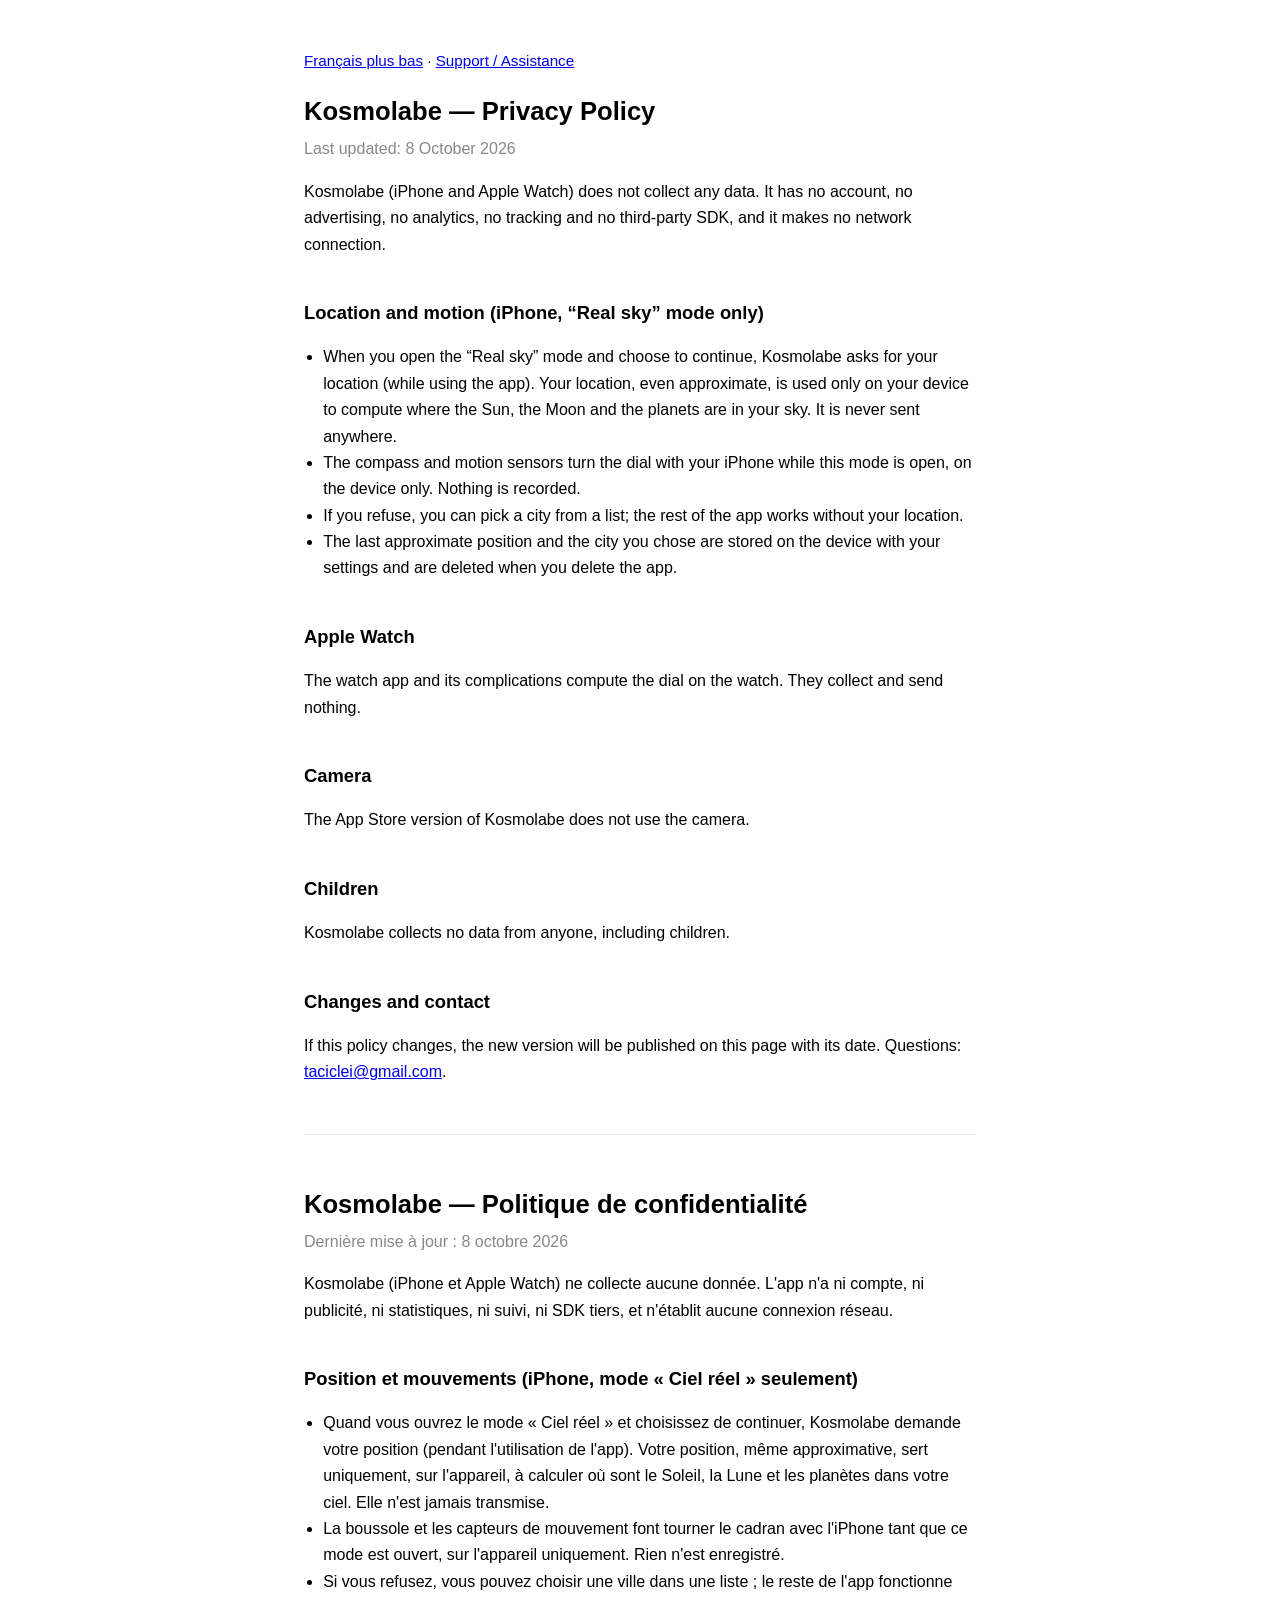
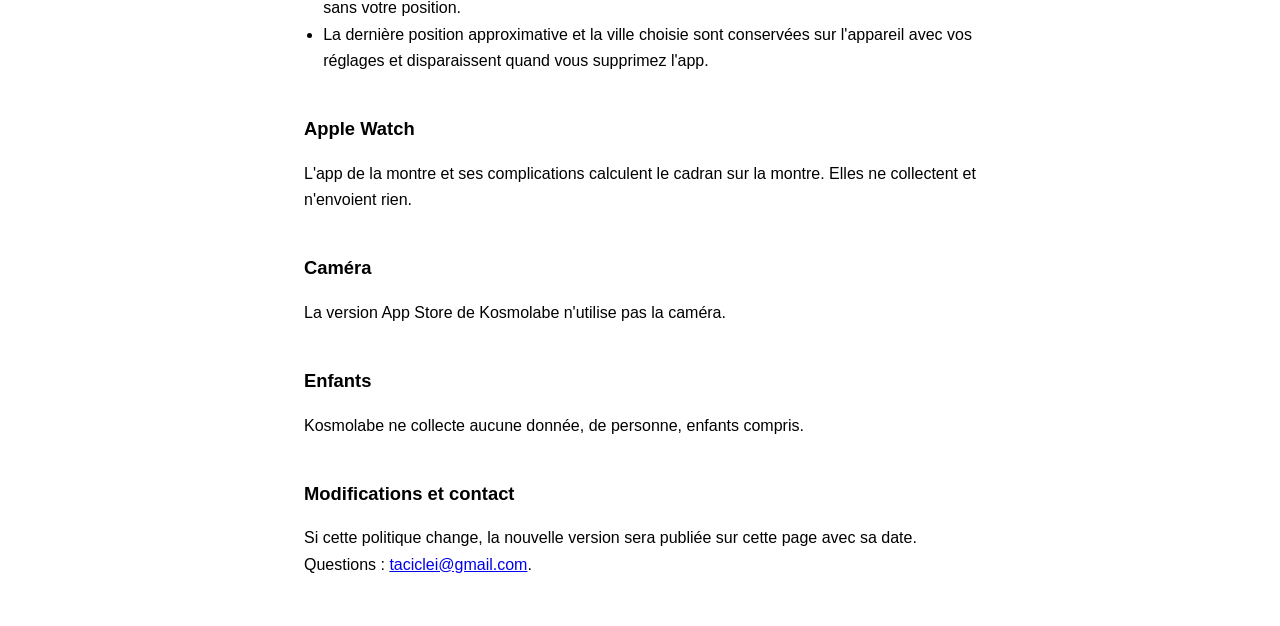
==== index.html @ 3c382147 "Kosmolabe privacy policy and support pages" ====
<!doctype html>
<html lang="en">
<head>
<meta charset="utf-8">
<meta name="viewport" content="width=device-width, initial-scale=1">
<title>Kosmolabe — Privacy Policy / Confidentialité</title>
<style>
  :root { color-scheme: light dark; }
  body { max-width: 42rem; margin: 3rem auto; padding: 0 1.25rem;
         font: 16px/1.65 -apple-system, BlinkMacSystemFont, "Segoe UI", sans-serif; }
  h1 { font-size: 1.6rem; margin-bottom: .25rem; }
  h2 { font-size: 1.15rem; margin-top: 2.5rem; }
  .date { color: #888; margin-top: 0; }
  ul { padding-left: 1.2rem; }
  hr { border: none; border-top: 1px solid #8883; margin: 3rem 0; }
  nav { font-size: .95rem; }
</style>
</head>
<body>
<nav><a href="#fr">Français plus bas</a> · <a href="support.html">Support / Assistance</a></nav>

<h1>Kosmolabe — Privacy Policy</h1>
<p class="date">Last updated: 8 October 2026</p>

<p>Kosmolabe (iPhone and Apple Watch) does not collect any data. It has no account, no advertising,
no analytics, no tracking and no third-party SDK, and it makes no network connection.</p>

<h2>Location and motion (iPhone, “Real sky” mode only)</h2>
<ul>
  <li>When you open the “Real sky” mode and choose to continue, Kosmolabe asks for your location
      (while using the app). Your location, even approximate, is used only on your device to compute
      where the Sun, the Moon and the planets are in your sky. It is never sent anywhere.</li>
  <li>The compass and motion sensors turn the dial with your iPhone while this mode is open, on the
      device only. Nothing is recorded.</li>
  <li>If you refuse, you can pick a city from a list; the rest of the app works without your location.</li>
  <li>The last approximate position and the city you chose are stored on the device with your settings
      and are deleted when you delete the app.</li>
</ul>

<h2>Apple Watch</h2>
<p>The watch app and its complications compute the dial on the watch. They collect and send nothing.</p>

<h2>Camera</h2>
<p>The App Store version of Kosmolabe does not use the camera.</p>

<h2>Children</h2>
<p>Kosmolabe collects no data from anyone, including children.</p>

<h2>Changes and contact</h2>
<p>If this policy changes, the new version will be published on this page with its date.
Questions: <a href="mailto:taciclei@gmail.com">taciclei@gmail.com</a>.</p>

<hr>

<h1 id="fr" lang="fr">Kosmolabe — Politique de confidentialité</h1>
<div lang="fr">
<p class="date">Dernière mise à jour : 8 octobre 2026</p>

<p>Kosmolabe (iPhone et Apple Watch) ne collecte aucune donnée. L'app n'a ni compte, ni publicité,
ni statistiques, ni suivi, ni SDK tiers, et n'établit aucune connexion réseau.</p>

<h2>Position et mouvements (iPhone, mode « Ciel réel » seulement)</h2>
<ul>
  <li>Quand vous ouvrez le mode « Ciel réel » et choisissez de continuer, Kosmolabe demande votre position
      (pendant l'utilisation de l'app). Votre position, même approximative, sert uniquement, sur l'appareil,
      à calculer où sont le Soleil, la Lune et les planètes dans votre ciel. Elle n'est jamais transmise.</li>
  <li>La boussole et les capteurs de mouvement font tourner le cadran avec l'iPhone tant que ce mode est
      ouvert, sur l'appareil uniquement. Rien n'est enregistré.</li>
  <li>Si vous refusez, vous pouvez choisir une ville dans une liste ; le reste de l'app fonctionne sans votre
      position.</li>
  <li>La dernière position approximative et la ville choisie sont conservées sur l'appareil avec vos réglages
      et disparaissent quand vous supprimez l'app.</li>
</ul>

<h2>Apple Watch</h2>
<p>L'app de la montre et ses complications calculent le cadran sur la montre. Elles ne collectent et
n'envoient rien.</p>

<h2>Caméra</h2>
<p>La version App Store de Kosmolabe n'utilise pas la caméra.</p>

<h2>Enfants</h2>
<p>Kosmolabe ne collecte aucune donnée, de personne, enfants compris.</p>

<h2>Modifications et contact</h2>
<p>Si cette politique change, la nouvelle version sera publiée sur cette page avec sa date.
Questions : <a href="mailto:taciclei@gmail.com">taciclei@gmail.com</a>.</p>
</div>
</body>
</html>
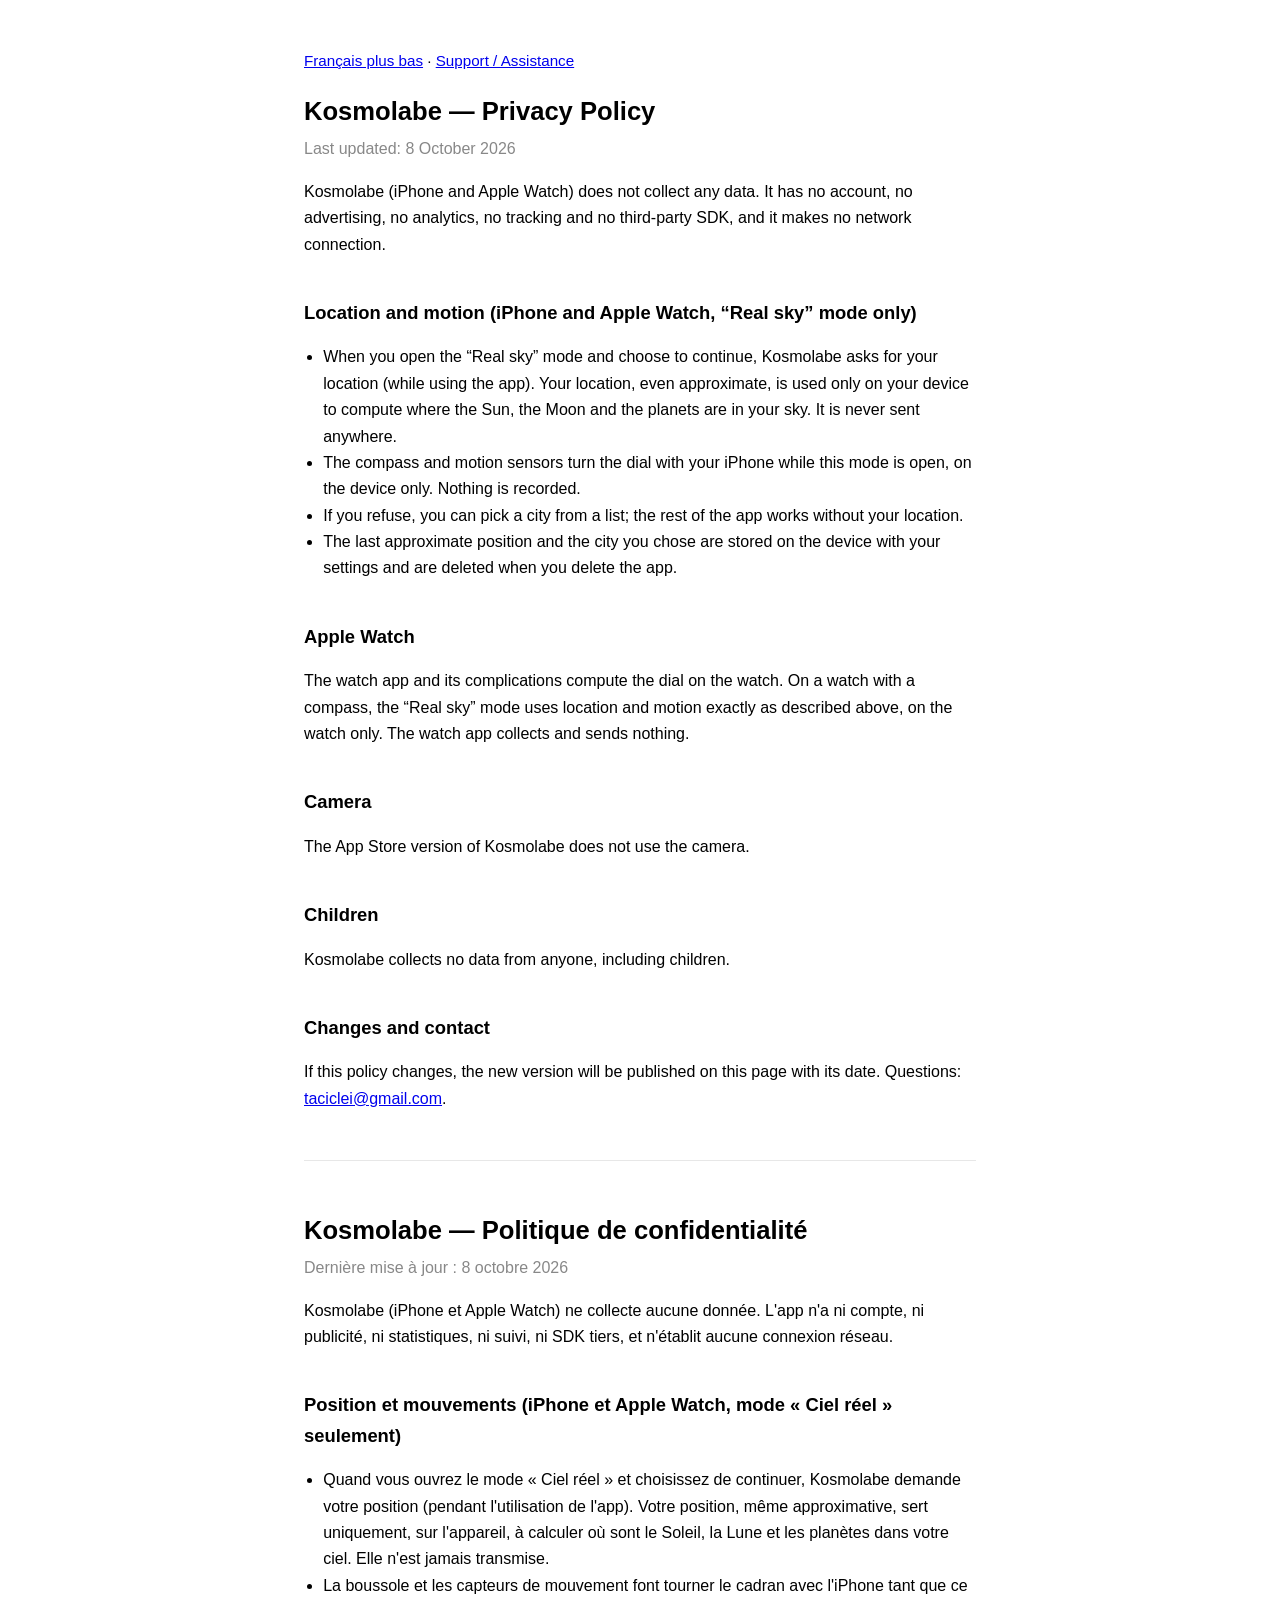
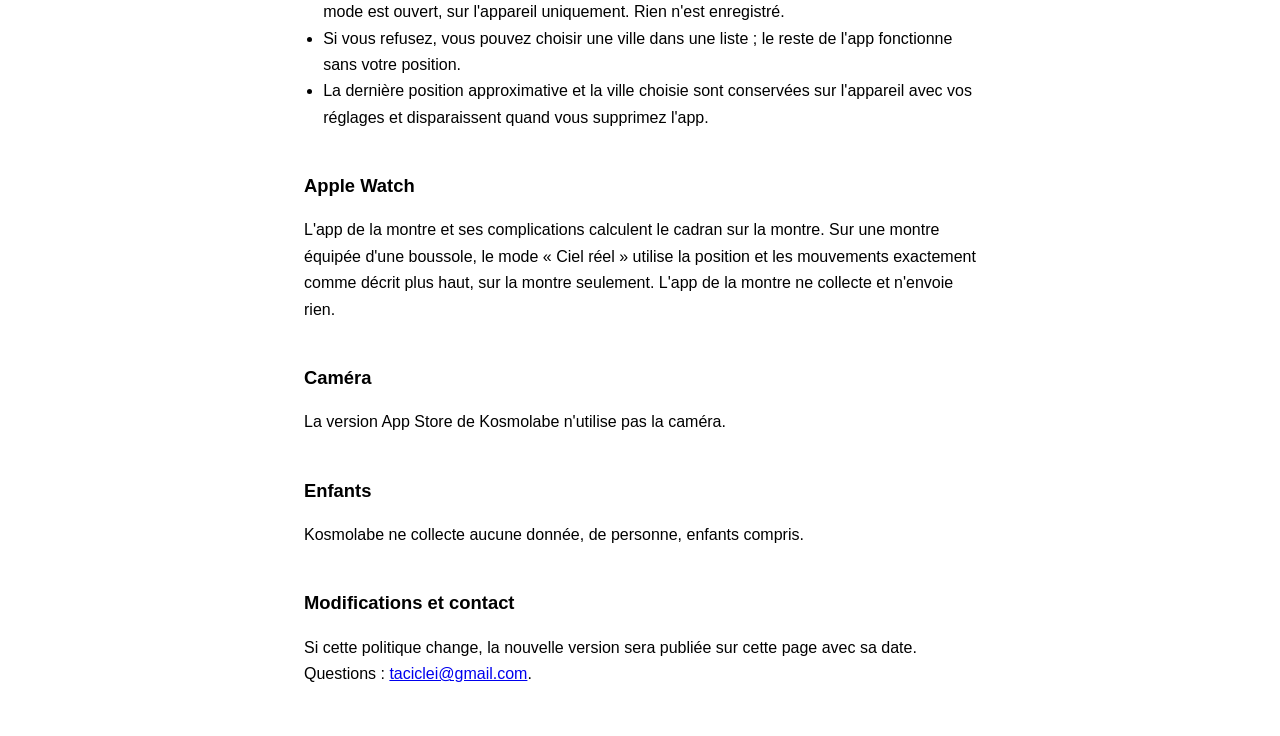
==== commit 5b768163: "Privacy policy: the watch's Real sky mode also uses location on the watch" ====
--- a/index.html
+++ b/index.html
@@ -25,7 +25,7 @@
 <p>Kosmolabe (iPhone and Apple Watch) does not collect any data. It has no account, no advertising,
 no analytics, no tracking and no third-party SDK, and it makes no network connection.</p>
 
-<h2>Location and motion (iPhone, “Real sky” mode only)</h2>
+<h2>Location and motion (iPhone and Apple Watch, “Real sky” mode only)</h2>
 <ul>
   <li>When you open the “Real sky” mode and choose to continue, Kosmolabe asks for your location
       (while using the app). Your location, even approximate, is used only on your device to compute
@@ -38,7 +38,7 @@
 </ul>
 
 <h2>Apple Watch</h2>
-<p>The watch app and its complications compute the dial on the watch. They collect and send nothing.</p>
+<p>The watch app and its complications compute the dial on the watch. On a watch with a compass, the “Real sky” mode uses location and motion exactly as described above, on the watch only. The watch app collects and sends nothing.</p>
 
 <h2>Camera</h2>
 <p>The App Store version of Kosmolabe does not use the camera.</p>
@@ -59,7 +59,7 @@
 <p>Kosmolabe (iPhone et Apple Watch) ne collecte aucune donnée. L'app n'a ni compte, ni publicité,
 ni statistiques, ni suivi, ni SDK tiers, et n'établit aucune connexion réseau.</p>
 
-<h2>Position et mouvements (iPhone, mode « Ciel réel » seulement)</h2>
+<h2>Position et mouvements (iPhone et Apple Watch, mode « Ciel réel » seulement)</h2>
 <ul>
   <li>Quand vous ouvrez le mode « Ciel réel » et choisissez de continuer, Kosmolabe demande votre position
       (pendant l'utilisation de l'app). Votre position, même approximative, sert uniquement, sur l'appareil,
@@ -73,8 +73,9 @@
 </ul>
 
 <h2>Apple Watch</h2>
-<p>L'app de la montre et ses complications calculent le cadran sur la montre. Elles ne collectent et
-n'envoient rien.</p>
+<p>L'app de la montre et ses complications calculent le cadran sur la montre. Sur une montre équipée d'une boussole,
+le mode « Ciel réel » utilise la position et les mouvements exactement comme décrit plus haut, sur la montre seulement.
+L'app de la montre ne collecte et n'envoie rien.</p>
 
 <h2>Caméra</h2>
 <p>La version App Store de Kosmolabe n'utilise pas la caméra.</p>
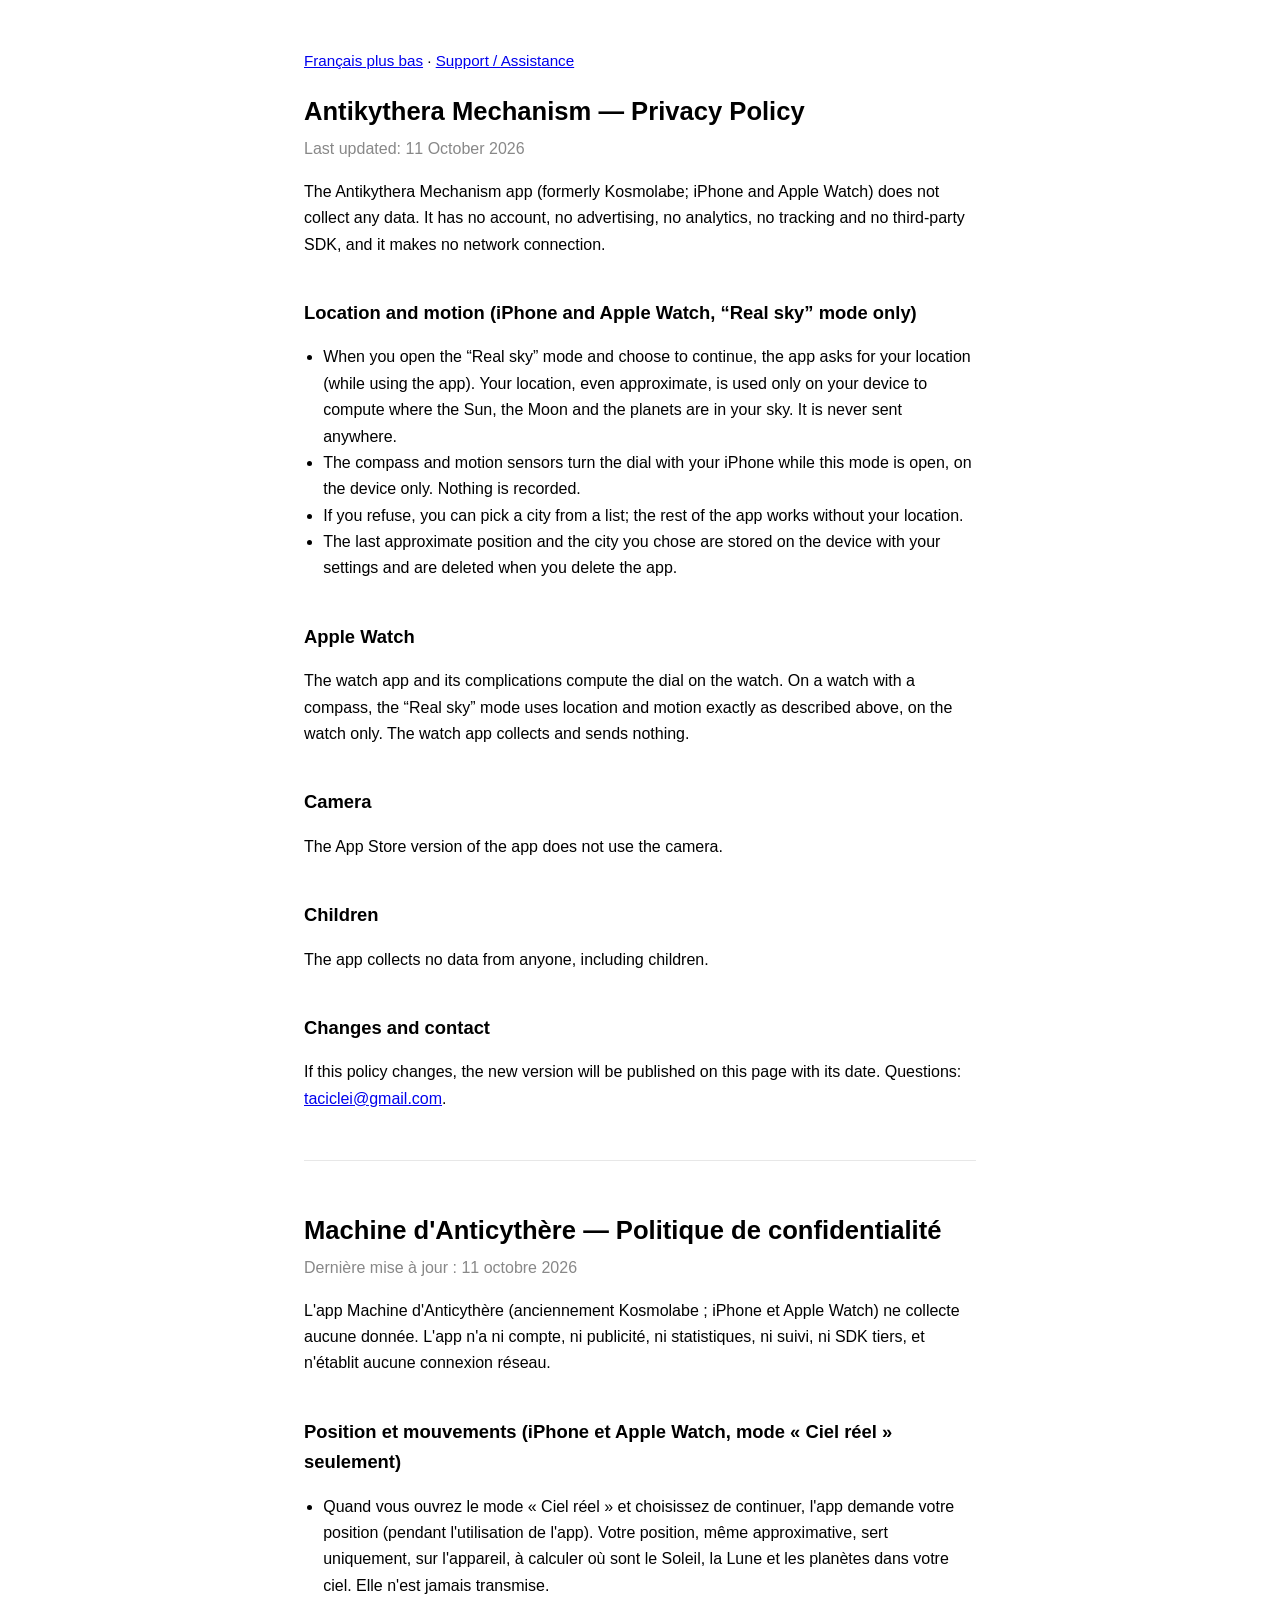
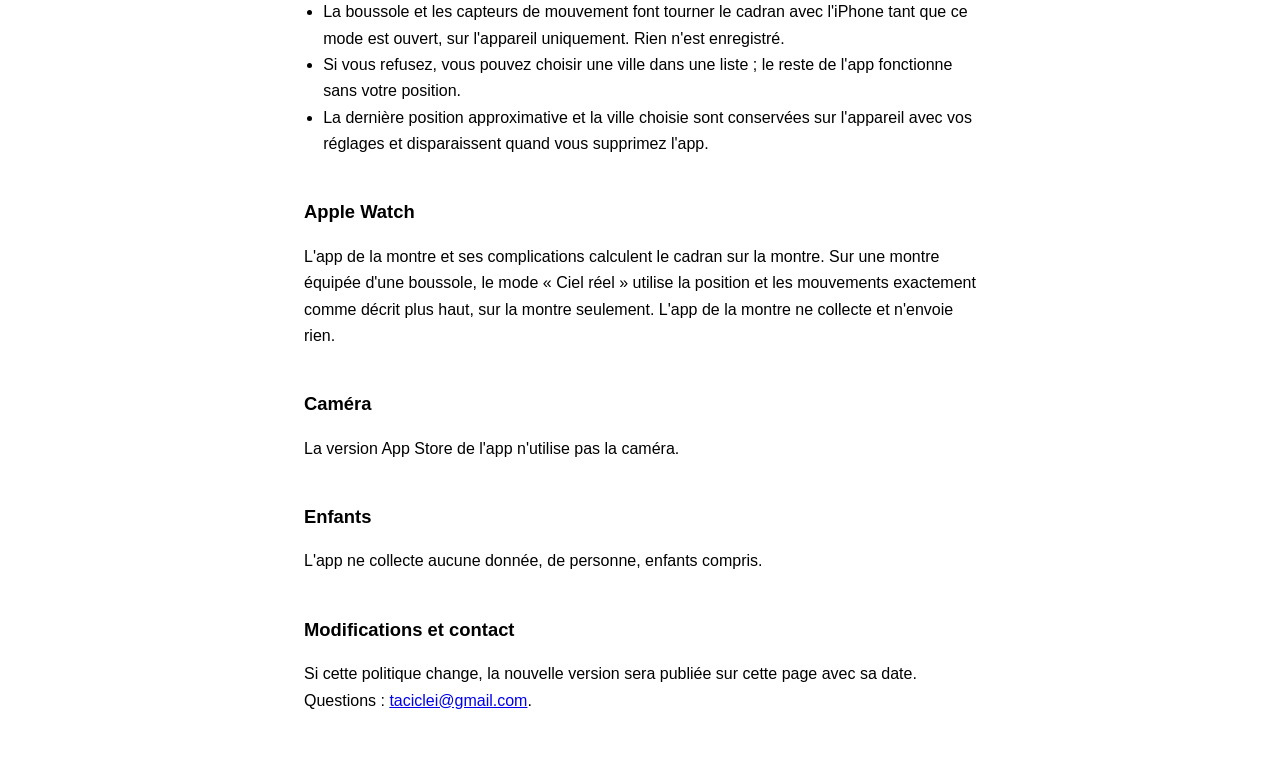
==== commit bdd5e22a: "Support and privacy pages: the app's new name, Machine d'Anticythère Co-Authored-By: Claude Opus 5.5" ====
--- a/index.html
+++ b/index.html
@@ -3,7 +3,7 @@
 <head>
 <meta charset="utf-8">
 <meta name="viewport" content="width=device-width, initial-scale=1">
-<title>Kosmolabe — Privacy Policy / Confidentialité</title>
+<title>Antikythera Mechanism (Machine d'Anticythère) — Privacy Policy / Confidentialité</title>
 <style>
   :root { color-scheme: light dark; }
   body { max-width: 42rem; margin: 3rem auto; padding: 0 1.25rem;
@@ -19,15 +19,15 @@
 <body>
 <nav><a href="#fr">Français plus bas</a> · <a href="support.html">Support / Assistance</a></nav>
 
-<h1>Kosmolabe — Privacy Policy</h1>
-<p class="date">Last updated: 8 October 2026</p>
+<h1>Antikythera Mechanism — Privacy Policy</h1>
+<p class="date">Last updated: 11 October 2026</p>
 
-<p>Kosmolabe (iPhone and Apple Watch) does not collect any data. It has no account, no advertising,
+<p>The Antikythera Mechanism app (formerly Kosmolabe; iPhone and Apple Watch) does not collect any data. It has no account, no advertising,
 no analytics, no tracking and no third-party SDK, and it makes no network connection.</p>
 
 <h2>Location and motion (iPhone and Apple Watch, “Real sky” mode only)</h2>
 <ul>
-  <li>When you open the “Real sky” mode and choose to continue, Kosmolabe asks for your location
+  <li>When you open the “Real sky” mode and choose to continue, the app asks for your location
       (while using the app). Your location, even approximate, is used only on your device to compute
       where the Sun, the Moon and the planets are in your sky. It is never sent anywhere.</li>
   <li>The compass and motion sensors turn the dial with your iPhone while this mode is open, on the
@@ -41,10 +41,10 @@
 <p>The watch app and its complications compute the dial on the watch. On a watch with a compass, the “Real sky” mode uses location and motion exactly as described above, on the watch only. The watch app collects and sends nothing.</p>
 
 <h2>Camera</h2>
-<p>The App Store version of Kosmolabe does not use the camera.</p>
+<p>The App Store version of the app does not use the camera.</p>
 
 <h2>Children</h2>
-<p>Kosmolabe collects no data from anyone, including children.</p>
+<p>The app collects no data from anyone, including children.</p>
 
 <h2>Changes and contact</h2>
 <p>If this policy changes, the new version will be published on this page with its date.
@@ -52,16 +52,16 @@
 
 <hr>
 
-<h1 id="fr" lang="fr">Kosmolabe — Politique de confidentialité</h1>
+<h1 id="fr" lang="fr">Machine d'Anticythère — Politique de confidentialité</h1>
 <div lang="fr">
-<p class="date">Dernière mise à jour : 8 octobre 2026</p>
+<p class="date">Dernière mise à jour : 11 octobre 2026</p>
 
-<p>Kosmolabe (iPhone et Apple Watch) ne collecte aucune donnée. L'app n'a ni compte, ni publicité,
+<p>L'app Machine d'Anticythère (anciennement Kosmolabe ; iPhone et Apple Watch) ne collecte aucune donnée. L'app n'a ni compte, ni publicité,
 ni statistiques, ni suivi, ni SDK tiers, et n'établit aucune connexion réseau.</p>
 
 <h2>Position et mouvements (iPhone et Apple Watch, mode « Ciel réel » seulement)</h2>
 <ul>
-  <li>Quand vous ouvrez le mode « Ciel réel » et choisissez de continuer, Kosmolabe demande votre position
+  <li>Quand vous ouvrez le mode « Ciel réel » et choisissez de continuer, l'app demande votre position
       (pendant l'utilisation de l'app). Votre position, même approximative, sert uniquement, sur l'appareil,
       à calculer où sont le Soleil, la Lune et les planètes dans votre ciel. Elle n'est jamais transmise.</li>
   <li>La boussole et les capteurs de mouvement font tourner le cadran avec l'iPhone tant que ce mode est
@@ -78,10 +78,10 @@
 L'app de la montre ne collecte et n'envoie rien.</p>
 
 <h2>Caméra</h2>
-<p>La version App Store de Kosmolabe n'utilise pas la caméra.</p>
+<p>La version App Store de l'app n'utilise pas la caméra.</p>
 
 <h2>Enfants</h2>
-<p>Kosmolabe ne collecte aucune donnée, de personne, enfants compris.</p>
+<p>L'app ne collecte aucune donnée, de personne, enfants compris.</p>
 
 <h2>Modifications et contact</h2>
 <p>Si cette politique change, la nouvelle version sera publiée sur cette page avec sa date.
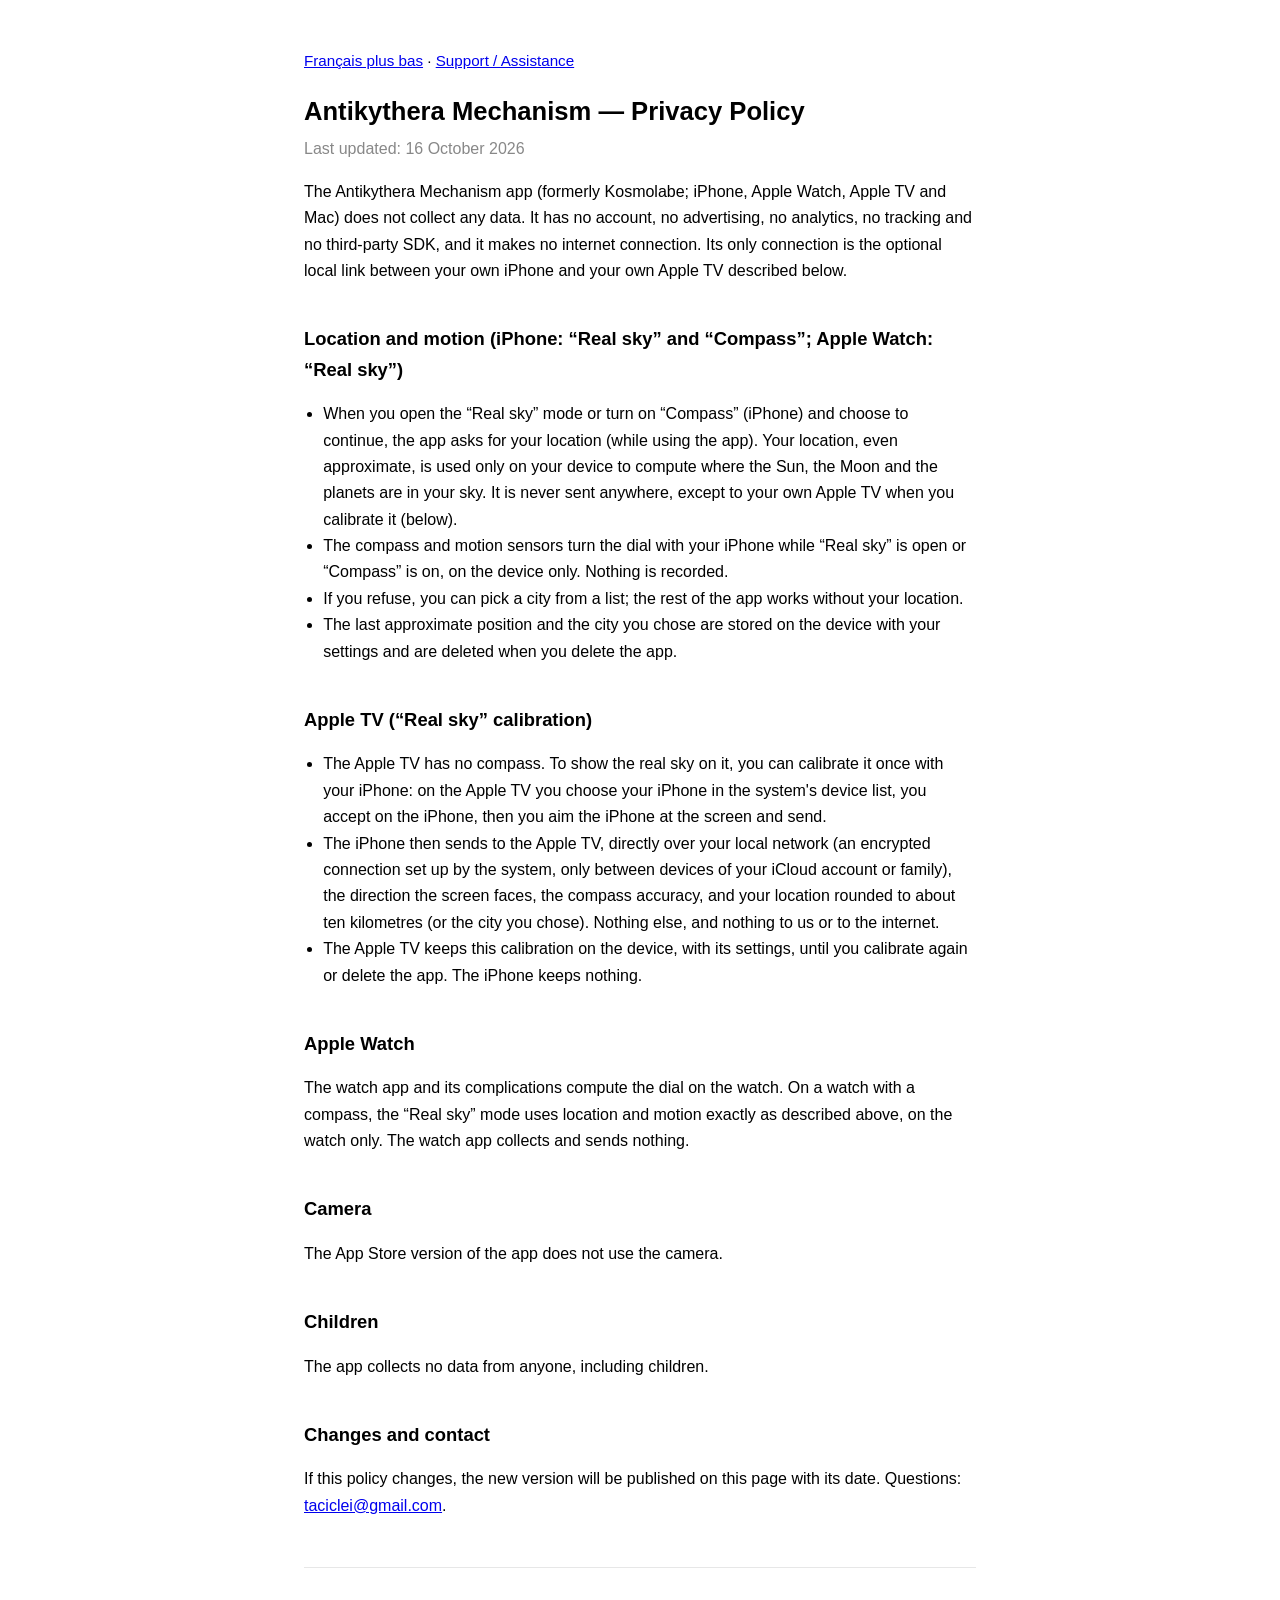
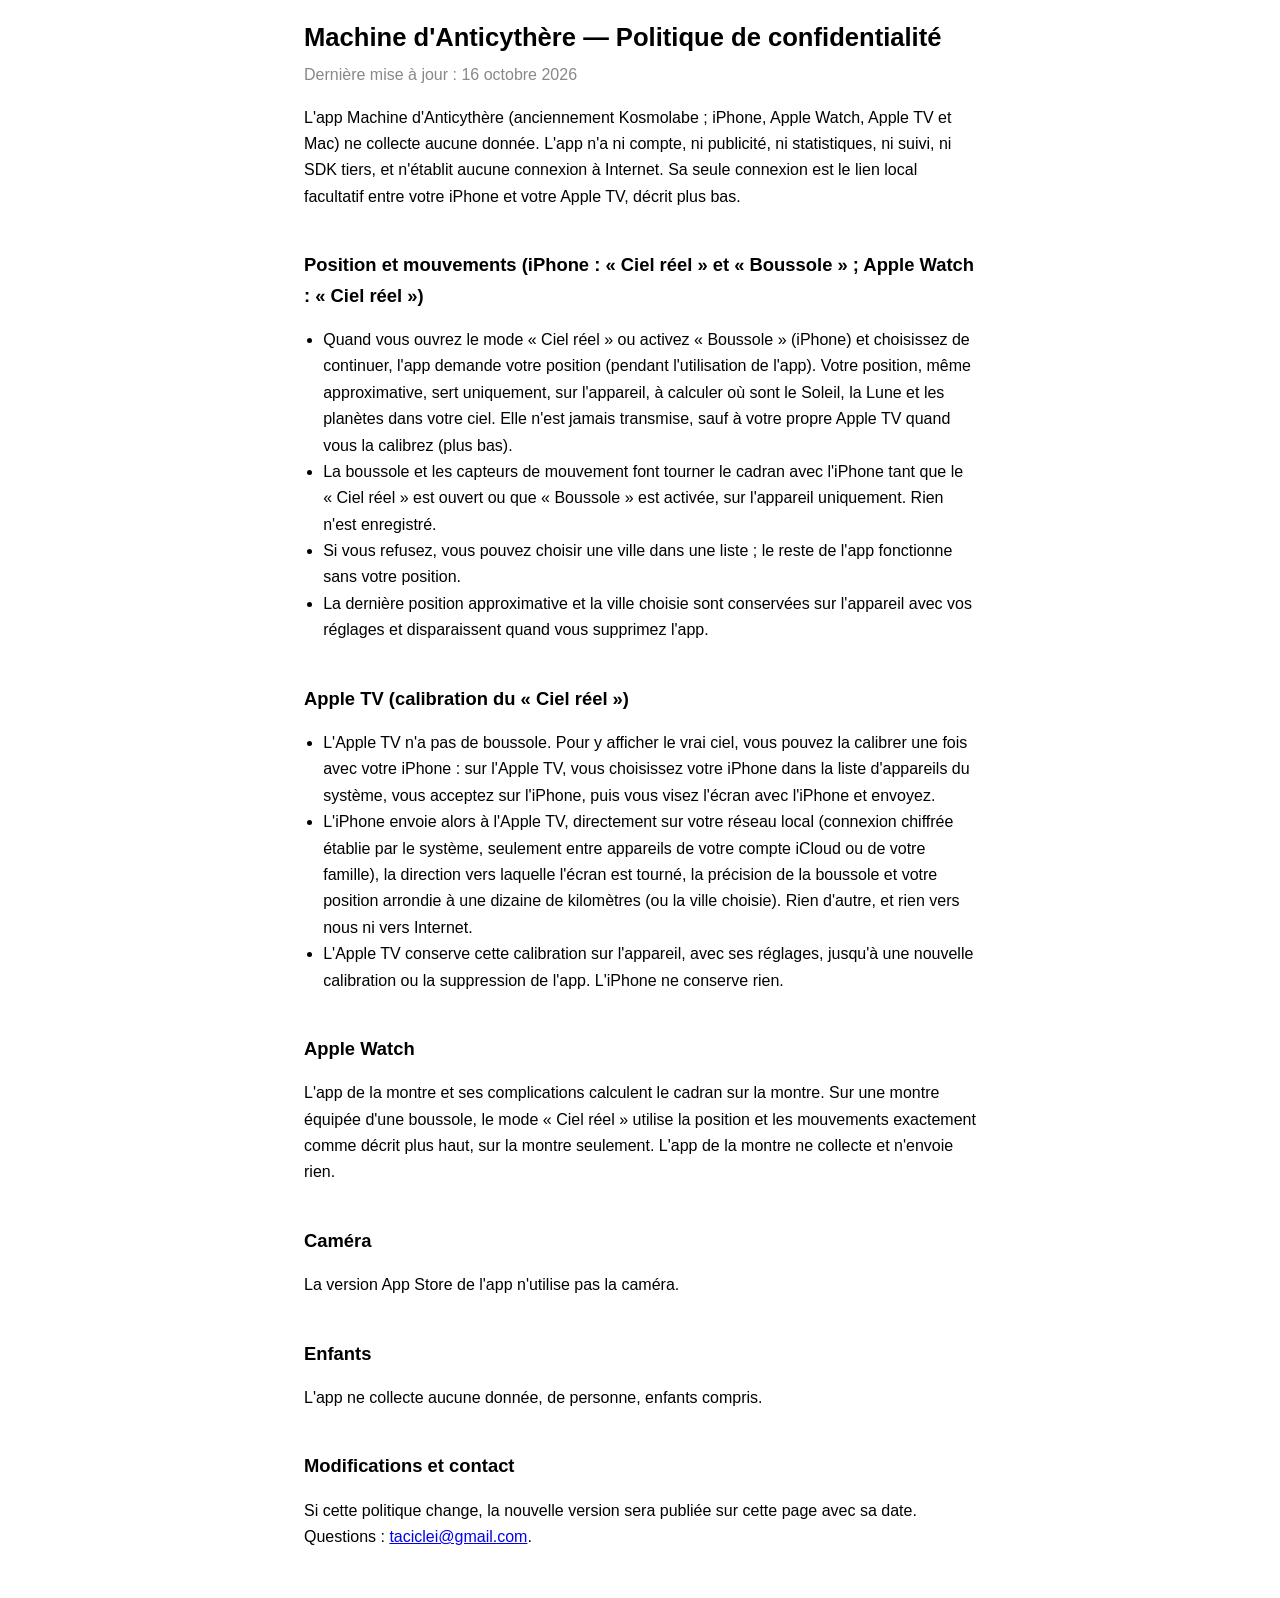
==== commit 5f2c4a89: "Privacy and support: Apple TV, Mac, Compass, local iPhone-Apple TV link" ====
--- a/index.html
+++ b/index.html
@@ -20,21 +20,36 @@
 <nav><a href="#fr">Français plus bas</a> · <a href="support.html">Support / Assistance</a></nav>
 
 <h1>Antikythera Mechanism — Privacy Policy</h1>
-<p class="date">Last updated: 11 October 2026</p>
+<p class="date">Last updated: 16 October 2026</p>
 
-<p>The Antikythera Mechanism app (formerly Kosmolabe; iPhone and Apple Watch) does not collect any data. It has no account, no advertising,
-no analytics, no tracking and no third-party SDK, and it makes no network connection.</p>
+<p>The Antikythera Mechanism app (formerly Kosmolabe; iPhone, Apple Watch, Apple TV and Mac) does not collect any data. It has no account, no advertising,
+no analytics, no tracking and no third-party SDK, and it makes no internet connection. Its only connection is
+the optional local link between your own iPhone and your own Apple TV described below.</p>
 
-<h2>Location and motion (iPhone and Apple Watch, “Real sky” mode only)</h2>
+<h2>Location and motion (iPhone: “Real sky” and “Compass”; Apple Watch: “Real sky”)</h2>
 <ul>
-  <li>When you open the “Real sky” mode and choose to continue, the app asks for your location
-      (while using the app). Your location, even approximate, is used only on your device to compute
-      where the Sun, the Moon and the planets are in your sky. It is never sent anywhere.</li>
-  <li>The compass and motion sensors turn the dial with your iPhone while this mode is open, on the
-      device only. Nothing is recorded.</li>
+  <li>When you open the “Real sky” mode or turn on “Compass” (iPhone) and choose to continue, the app asks
+      for your location (while using the app). Your location, even approximate, is used only on your device to compute
+      where the Sun, the Moon and the planets are in your sky. It is never sent anywhere, except to your
+      own Apple TV when you calibrate it (below).</li>
+  <li>The compass and motion sensors turn the dial with your iPhone while “Real sky” is open or “Compass” is
+      on, on the device only. Nothing is recorded.</li>
   <li>If you refuse, you can pick a city from a list; the rest of the app works without your location.</li>
   <li>The last approximate position and the city you chose are stored on the device with your settings
       and are deleted when you delete the app.</li>
+</ul>
+
+<h2>Apple TV (“Real sky” calibration)</h2>
+<ul>
+  <li>The Apple TV has no compass. To show the real sky on it, you can calibrate it once with your iPhone:
+      on the Apple TV you choose your iPhone in the system's device list, you accept on the iPhone, then you aim
+      the iPhone at the screen and send.</li>
+  <li>The iPhone then sends to the Apple TV, directly over your local network (an encrypted connection set up
+      by the system, only between devices of your iCloud account or family), the direction the screen faces,
+      the compass accuracy, and your location rounded to about ten kilometres (or the city you chose).
+      Nothing else, and nothing to us or to the internet.</li>
+  <li>The Apple TV keeps this calibration on the device, with its settings, until you calibrate again or delete
+      the app. The iPhone keeps nothing.</li>
 </ul>
 
 <h2>Apple Watch</h2>
@@ -54,22 +69,37 @@
 
 <h1 id="fr" lang="fr">Machine d'Anticythère — Politique de confidentialité</h1>
 <div lang="fr">
-<p class="date">Dernière mise à jour : 11 octobre 2026</p>
+<p class="date">Dernière mise à jour : 16 octobre 2026</p>
 
-<p>L'app Machine d'Anticythère (anciennement Kosmolabe ; iPhone et Apple Watch) ne collecte aucune donnée. L'app n'a ni compte, ni publicité,
-ni statistiques, ni suivi, ni SDK tiers, et n'établit aucune connexion réseau.</p>
+<p>L'app Machine d'Anticythère (anciennement Kosmolabe ; iPhone, Apple Watch, Apple TV et Mac) ne collecte aucune donnée. L'app n'a ni compte, ni publicité,
+ni statistiques, ni suivi, ni SDK tiers, et n'établit aucune connexion à Internet. Sa seule connexion est le lien
+local facultatif entre votre iPhone et votre Apple TV, décrit plus bas.</p>
 
-<h2>Position et mouvements (iPhone et Apple Watch, mode « Ciel réel » seulement)</h2>
+<h2>Position et mouvements (iPhone : « Ciel réel » et « Boussole » ; Apple Watch : « Ciel réel »)</h2>
 <ul>
-  <li>Quand vous ouvrez le mode « Ciel réel » et choisissez de continuer, l'app demande votre position
-      (pendant l'utilisation de l'app). Votre position, même approximative, sert uniquement, sur l'appareil,
-      à calculer où sont le Soleil, la Lune et les planètes dans votre ciel. Elle n'est jamais transmise.</li>
-  <li>La boussole et les capteurs de mouvement font tourner le cadran avec l'iPhone tant que ce mode est
-      ouvert, sur l'appareil uniquement. Rien n'est enregistré.</li>
+  <li>Quand vous ouvrez le mode « Ciel réel » ou activez « Boussole » (iPhone) et choisissez de continuer,
+      l'app demande votre position (pendant l'utilisation de l'app). Votre position, même approximative, sert uniquement, sur l'appareil,
+      à calculer où sont le Soleil, la Lune et les planètes dans votre ciel. Elle n'est jamais transmise, sauf à
+      votre propre Apple TV quand vous la calibrez (plus bas).</li>
+  <li>La boussole et les capteurs de mouvement font tourner le cadran avec l'iPhone tant que le « Ciel réel »
+      est ouvert ou que « Boussole » est activée, sur l'appareil uniquement. Rien n'est enregistré.</li>
   <li>Si vous refusez, vous pouvez choisir une ville dans une liste ; le reste de l'app fonctionne sans votre
       position.</li>
   <li>La dernière position approximative et la ville choisie sont conservées sur l'appareil avec vos réglages
       et disparaissent quand vous supprimez l'app.</li>
+</ul>
+
+<h2>Apple TV (calibration du « Ciel réel »)</h2>
+<ul>
+  <li>L'Apple TV n'a pas de boussole. Pour y afficher le vrai ciel, vous pouvez la calibrer une fois avec votre
+      iPhone : sur l'Apple TV, vous choisissez votre iPhone dans la liste d'appareils du système, vous acceptez sur
+      l'iPhone, puis vous visez l'écran avec l'iPhone et envoyez.</li>
+  <li>L'iPhone envoie alors à l'Apple TV, directement sur votre réseau local (connexion chiffrée établie par le
+      système, seulement entre appareils de votre compte iCloud ou de votre famille), la direction vers laquelle
+      l'écran est tourné, la précision de la boussole et votre position arrondie à une dizaine de kilomètres (ou la
+      ville choisie). Rien d'autre, et rien vers nous ni vers Internet.</li>
+  <li>L'Apple TV conserve cette calibration sur l'appareil, avec ses réglages, jusqu'à une nouvelle calibration ou
+      la suppression de l'app. L'iPhone ne conserve rien.</li>
 </ul>
 
 <h2>Apple Watch</h2>
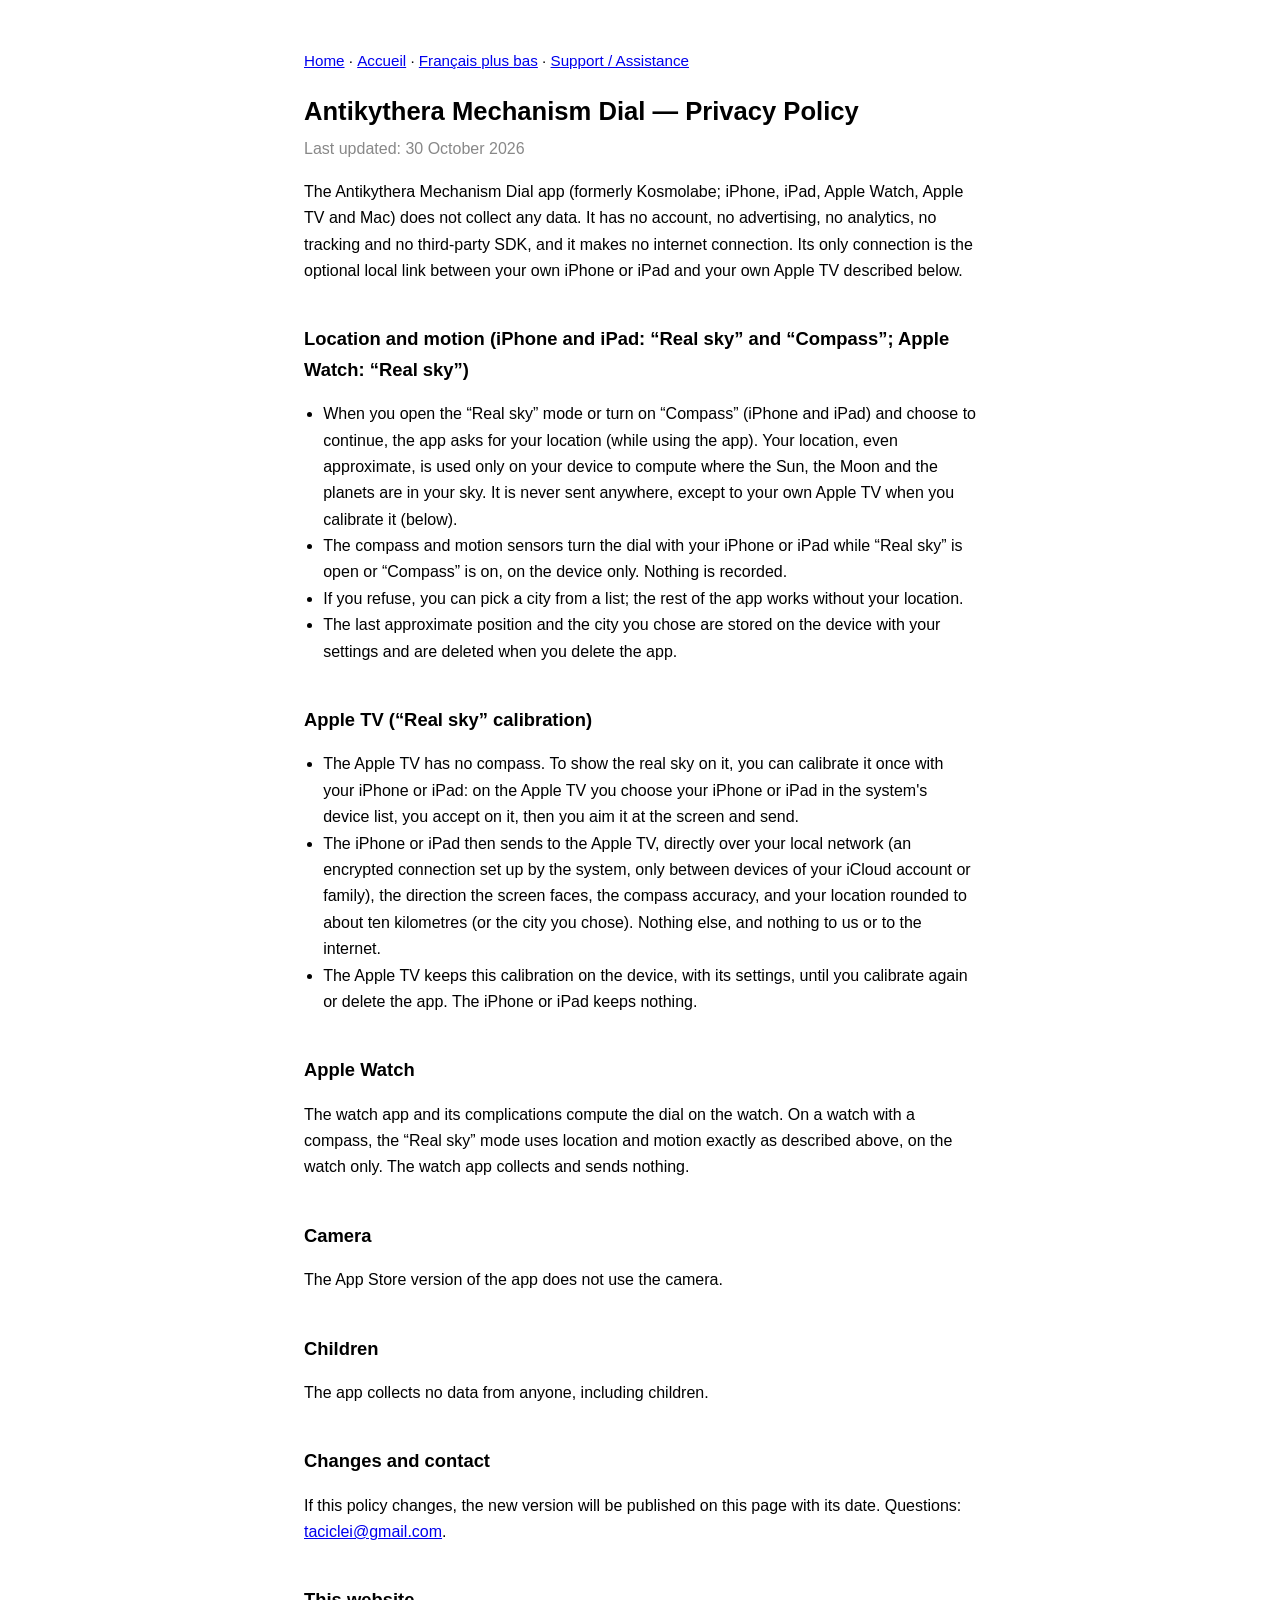
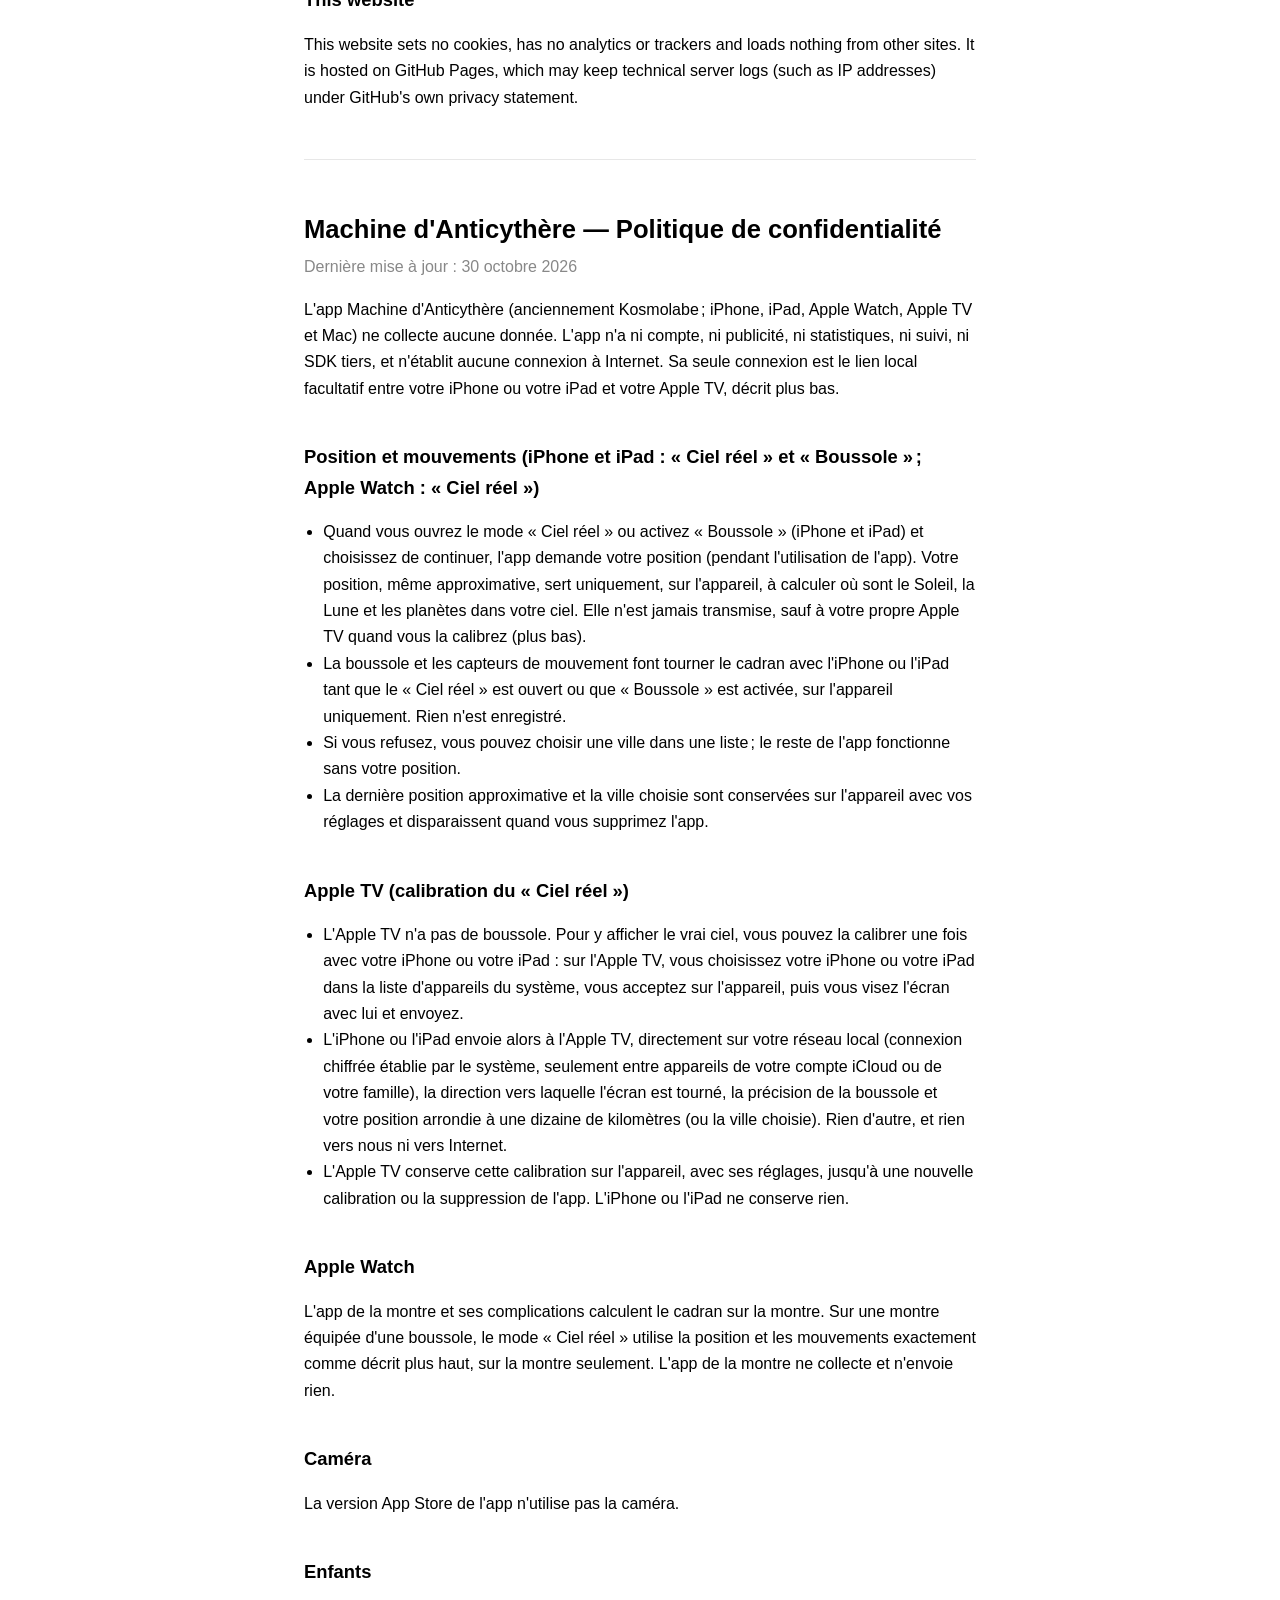
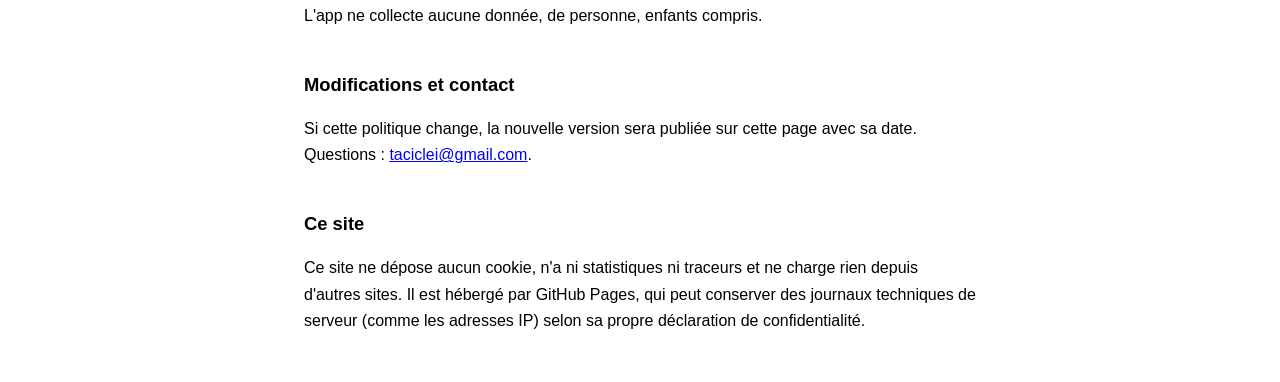
==== commit de58af79: "Site: landing pages (fr.html), press kit, privacy policy at privacy.html (root keeps the policy unti" ====
--- a/index.html
+++ b/index.html
@@ -3,7 +3,8 @@
 <head>
 <meta charset="utf-8">
 <meta name="viewport" content="width=device-width, initial-scale=1">
-<title>Antikythera Mechanism (Machine d'Anticythère) — Privacy Policy / Confidentialité</title>
+<title>Antikythera Mechanism Dial (Machine d'Anticythère) — Privacy Policy / Confidentialité</title>
+<link rel="icon" type="image/png" href="img/icon-64.png">
 <style>
   :root { color-scheme: light dark; }
   body { max-width: 42rem; margin: 3rem auto; padding: 0 1.25rem;
@@ -17,22 +18,22 @@
 </style>
 </head>
 <body>
-<nav><a href="#fr">Français plus bas</a> · <a href="support.html">Support / Assistance</a></nav>
+<nav><a href="index.html">Home</a> · <a href="fr.html" lang="fr">Accueil</a> · <a href="#fr">Français plus bas</a> · <a href="support.html">Support / Assistance</a></nav>
 
-<h1>Antikythera Mechanism — Privacy Policy</h1>
-<p class="date">Last updated: 16 October 2026</p>
+<h1>Antikythera Mechanism Dial — Privacy Policy</h1>
+<p class="date">Last updated: 30 October 2026</p>
 
-<p>The Antikythera Mechanism app (formerly Kosmolabe; iPhone, Apple Watch, Apple TV and Mac) does not collect any data. It has no account, no advertising,
+<p>The Antikythera Mechanism Dial app (formerly Kosmolabe; iPhone, iPad, Apple Watch, Apple TV and Mac) does not collect any data. It has no account, no advertising,
 no analytics, no tracking and no third-party SDK, and it makes no internet connection. Its only connection is
-the optional local link between your own iPhone and your own Apple TV described below.</p>
+the optional local link between your own iPhone or iPad and your own Apple TV described below.</p>
 
-<h2>Location and motion (iPhone: “Real sky” and “Compass”; Apple Watch: “Real sky”)</h2>
+<h2>Location and motion (iPhone and iPad: “Real sky” and “Compass”; Apple Watch: “Real sky”)</h2>
 <ul>
-  <li>When you open the “Real sky” mode or turn on “Compass” (iPhone) and choose to continue, the app asks
+  <li>When you open the “Real sky” mode or turn on “Compass” (iPhone and iPad) and choose to continue, the app asks
       for your location (while using the app). Your location, even approximate, is used only on your device to compute
       where the Sun, the Moon and the planets are in your sky. It is never sent anywhere, except to your
       own Apple TV when you calibrate it (below).</li>
-  <li>The compass and motion sensors turn the dial with your iPhone while “Real sky” is open or “Compass” is
+  <li>The compass and motion sensors turn the dial with your iPhone or iPad while “Real sky” is open or “Compass” is
       on, on the device only. Nothing is recorded.</li>
   <li>If you refuse, you can pick a city from a list; the rest of the app works without your location.</li>
   <li>The last approximate position and the city you chose are stored on the device with your settings
@@ -41,15 +42,15 @@
 
 <h2>Apple TV (“Real sky” calibration)</h2>
 <ul>
-  <li>The Apple TV has no compass. To show the real sky on it, you can calibrate it once with your iPhone:
-      on the Apple TV you choose your iPhone in the system's device list, you accept on the iPhone, then you aim
-      the iPhone at the screen and send.</li>
-  <li>The iPhone then sends to the Apple TV, directly over your local network (an encrypted connection set up
+  <li>The Apple TV has no compass. To show the real sky on it, you can calibrate it once with your iPhone or iPad:
+      on the Apple TV you choose your iPhone or iPad in the system's device list, you accept on it, then you aim
+      it at the screen and send.</li>
+  <li>The iPhone or iPad then sends to the Apple TV, directly over your local network (an encrypted connection set up
       by the system, only between devices of your iCloud account or family), the direction the screen faces,
       the compass accuracy, and your location rounded to about ten kilometres (or the city you chose).
       Nothing else, and nothing to us or to the internet.</li>
   <li>The Apple TV keeps this calibration on the device, with its settings, until you calibrate again or delete
-      the app. The iPhone keeps nothing.</li>
+      the app. The iPhone or iPad keeps nothing.</li>
 </ul>
 
 <h2>Apple Watch</h2>
@@ -65,46 +66,49 @@
 <p>If this policy changes, the new version will be published on this page with its date.
 Questions: <a href="mailto:taciclei@gmail.com">taciclei@gmail.com</a>.</p>
 
+<h2>This website</h2>
+<p>This website sets no cookies, has no analytics or trackers and loads nothing from other sites. It is hosted on GitHub Pages, which may keep technical server logs (such as IP addresses) under GitHub's own privacy statement.</p>
+
 <hr>
 
 <h1 id="fr" lang="fr">Machine d'Anticythère — Politique de confidentialité</h1>
 <div lang="fr">
-<p class="date">Dernière mise à jour : 16 octobre 2026</p>
+<p class="date">Dernière mise à jour : 30 octobre 2026</p>
 
-<p>L'app Machine d'Anticythère (anciennement Kosmolabe ; iPhone, Apple Watch, Apple TV et Mac) ne collecte aucune donnée. L'app n'a ni compte, ni publicité,
+<p>L'app Machine d'Anticythère (anciennement Kosmolabe ; iPhone, iPad, Apple Watch, Apple TV et Mac) ne collecte aucune donnée. L'app n'a ni compte, ni publicité,
 ni statistiques, ni suivi, ni SDK tiers, et n'établit aucune connexion à Internet. Sa seule connexion est le lien
-local facultatif entre votre iPhone et votre Apple TV, décrit plus bas.</p>
+local facultatif entre votre iPhone ou votre iPad et votre Apple TV, décrit plus bas.</p>
 
-<h2>Position et mouvements (iPhone : « Ciel réel » et « Boussole » ; Apple Watch : « Ciel réel »)</h2>
+<h2>Position et mouvements (iPhone et iPad : « Ciel réel » et « Boussole » ; Apple Watch : « Ciel réel »)</h2>
 <ul>
-  <li>Quand vous ouvrez le mode « Ciel réel » ou activez « Boussole » (iPhone) et choisissez de continuer,
+  <li>Quand vous ouvrez le mode « Ciel réel » ou activez « Boussole » (iPhone et iPad) et choisissez de continuer,
       l'app demande votre position (pendant l'utilisation de l'app). Votre position, même approximative, sert uniquement, sur l'appareil,
       à calculer où sont le Soleil, la Lune et les planètes dans votre ciel. Elle n'est jamais transmise, sauf à
       votre propre Apple TV quand vous la calibrez (plus bas).</li>
-  <li>La boussole et les capteurs de mouvement font tourner le cadran avec l'iPhone tant que le « Ciel réel »
-      est ouvert ou que « Boussole » est activée, sur l'appareil uniquement. Rien n'est enregistré.</li>
-  <li>Si vous refusez, vous pouvez choisir une ville dans une liste ; le reste de l'app fonctionne sans votre
+  <li>La boussole et les capteurs de mouvement font tourner le cadran avec l'iPhone ou l'iPad tant que le « Ciel réel »
+      est ouvert ou que « Boussole » est activée, sur l'appareil uniquement. Rien n'est enregistré.</li>
+  <li>Si vous refusez, vous pouvez choisir une ville dans une liste ; le reste de l'app fonctionne sans votre
       position.</li>
   <li>La dernière position approximative et la ville choisie sont conservées sur l'appareil avec vos réglages
       et disparaissent quand vous supprimez l'app.</li>
 </ul>
 
-<h2>Apple TV (calibration du « Ciel réel »)</h2>
+<h2>Apple TV (calibration du « Ciel réel »)</h2>
 <ul>
   <li>L'Apple TV n'a pas de boussole. Pour y afficher le vrai ciel, vous pouvez la calibrer une fois avec votre
-      iPhone : sur l'Apple TV, vous choisissez votre iPhone dans la liste d'appareils du système, vous acceptez sur
-      l'iPhone, puis vous visez l'écran avec l'iPhone et envoyez.</li>
-  <li>L'iPhone envoie alors à l'Apple TV, directement sur votre réseau local (connexion chiffrée établie par le
+      iPhone ou votre iPad : sur l'Apple TV, vous choisissez votre iPhone ou votre iPad dans la liste d'appareils du
+      système, vous acceptez sur l'appareil, puis vous visez l'écran avec lui et envoyez.</li>
+  <li>L'iPhone ou l'iPad envoie alors à l'Apple TV, directement sur votre réseau local (connexion chiffrée établie par le
       système, seulement entre appareils de votre compte iCloud ou de votre famille), la direction vers laquelle
       l'écran est tourné, la précision de la boussole et votre position arrondie à une dizaine de kilomètres (ou la
       ville choisie). Rien d'autre, et rien vers nous ni vers Internet.</li>
   <li>L'Apple TV conserve cette calibration sur l'appareil, avec ses réglages, jusqu'à une nouvelle calibration ou
-      la suppression de l'app. L'iPhone ne conserve rien.</li>
+      la suppression de l'app. L'iPhone ou l'iPad ne conserve rien.</li>
 </ul>
 
 <h2>Apple Watch</h2>
 <p>L'app de la montre et ses complications calculent le cadran sur la montre. Sur une montre équipée d'une boussole,
-le mode « Ciel réel » utilise la position et les mouvements exactement comme décrit plus haut, sur la montre seulement.
+le mode « Ciel réel » utilise la position et les mouvements exactement comme décrit plus haut, sur la montre seulement.
 L'app de la montre ne collecte et n'envoie rien.</p>
 
 <h2>Caméra</h2>
@@ -115,7 +119,10 @@
 
 <h2>Modifications et contact</h2>
 <p>Si cette politique change, la nouvelle version sera publiée sur cette page avec sa date.
-Questions : <a href="mailto:taciclei@gmail.com">taciclei@gmail.com</a>.</p>
+Questions : <a href="mailto:taciclei@gmail.com">taciclei@gmail.com</a>.</p>
+
+<h2>Ce site</h2>
+<p>Ce site ne dépose aucun cookie, n'a ni statistiques ni traceurs et ne charge rien depuis d'autres sites. Il est hébergé par GitHub Pages, qui peut conserver des journaux techniques de serveur (comme les adresses IP) selon sa propre déclaration de confidentialité.</p>
 </div>
 </body>
 </html>
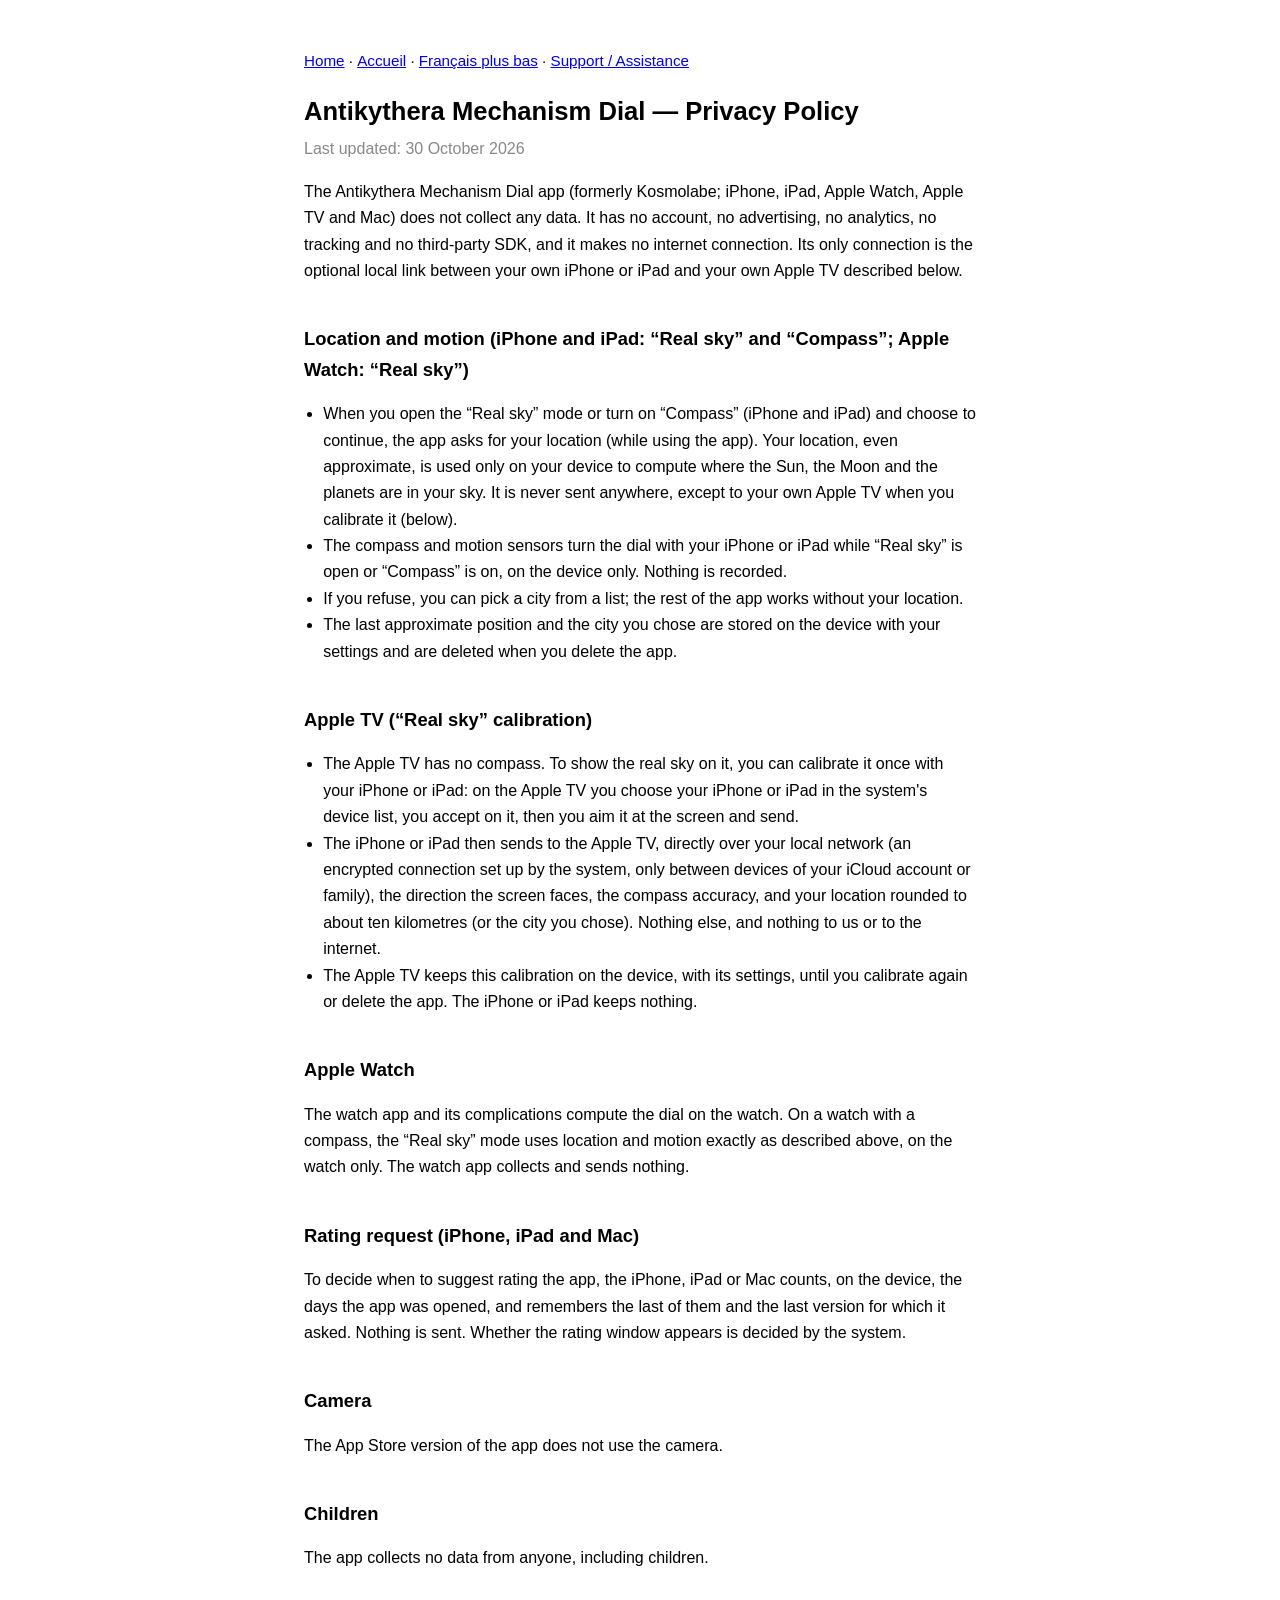
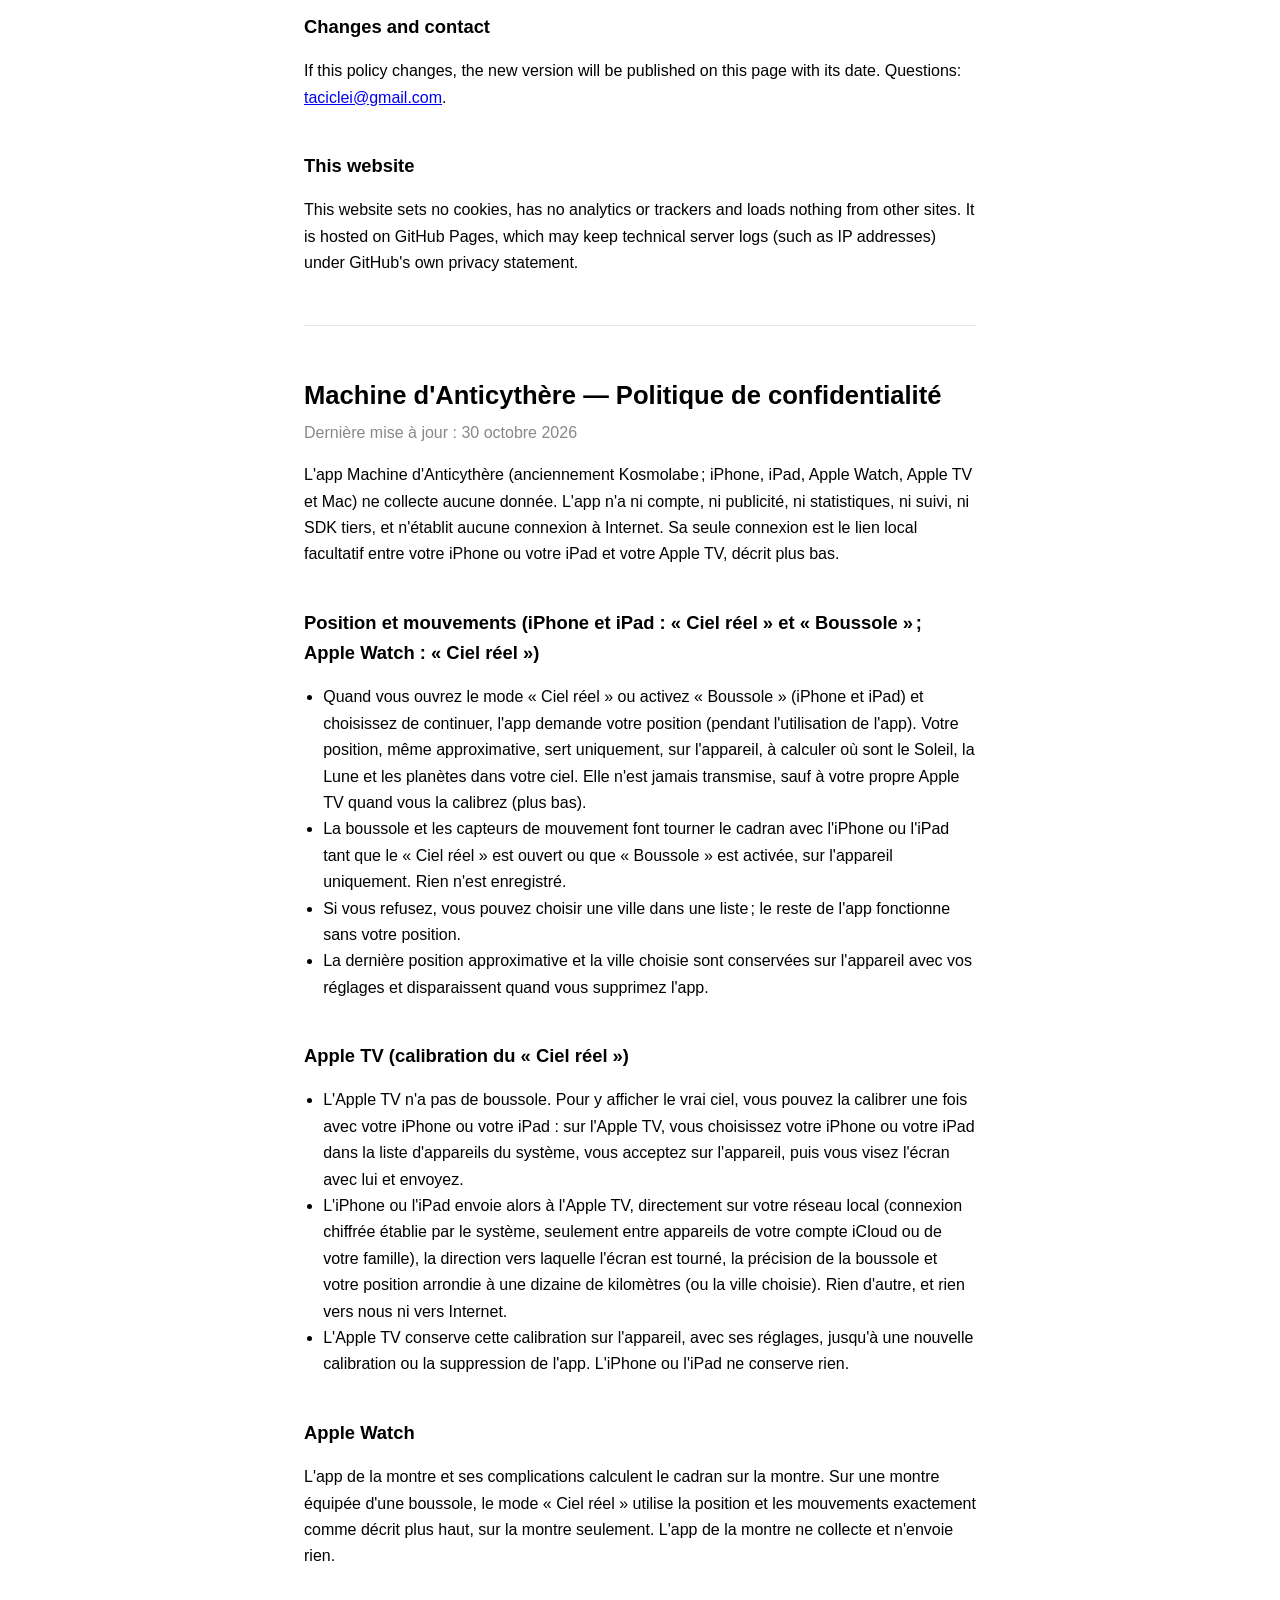
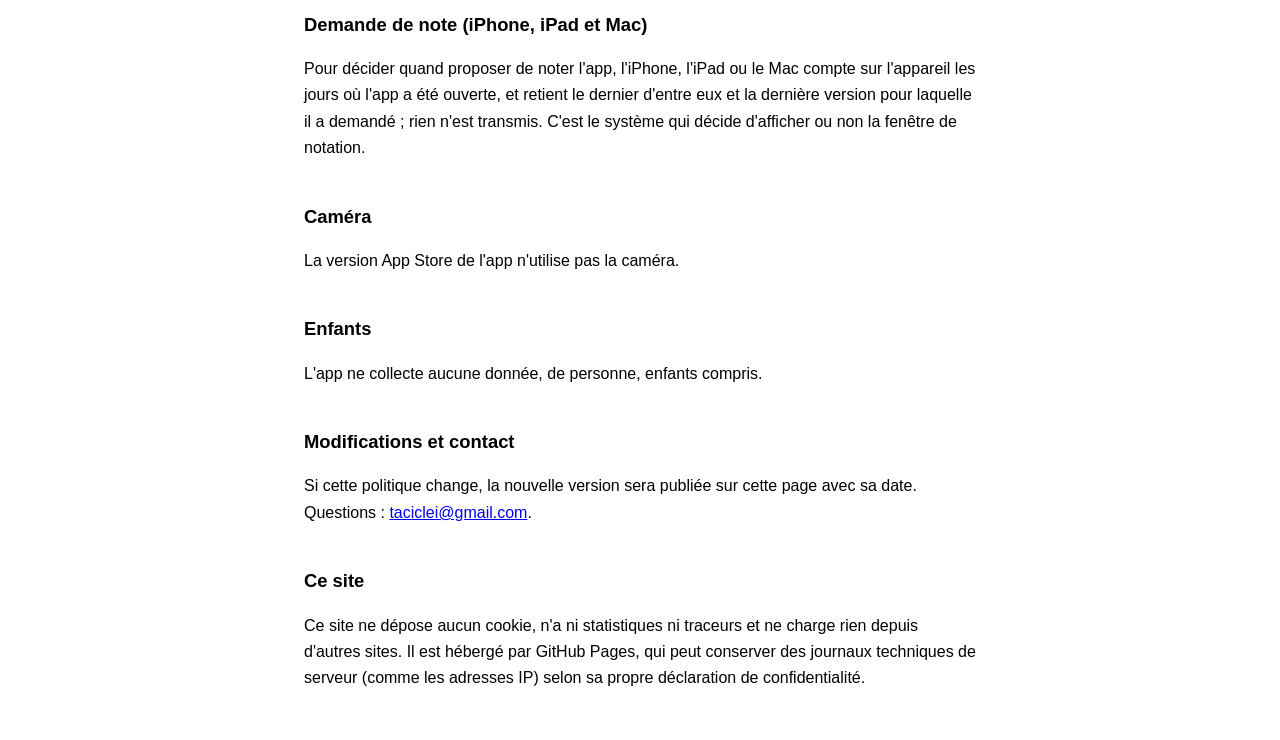
==== commit 6af9e2d0: "Privacy policy: the on-device rating-request counters (version 1.5)" ====
--- a/index.html
+++ b/index.html
@@ -56,6 +56,11 @@
 <h2>Apple Watch</h2>
 <p>The watch app and its complications compute the dial on the watch. On a watch with a compass, the “Real sky” mode uses location and motion exactly as described above, on the watch only. The watch app collects and sends nothing.</p>
 
+<h2>Rating request (iPhone, iPad and Mac)</h2>
+<p>To decide when to suggest rating the app, the iPhone, iPad or Mac counts, on the device, the days the app was
+opened, and remembers the last of them and the last version for which it asked. Nothing is sent. Whether the rating
+window appears is decided by the system.</p>
+
 <h2>Camera</h2>
 <p>The App Store version of the app does not use the camera.</p>
 
@@ -111,6 +116,11 @@
 le mode « Ciel réel » utilise la position et les mouvements exactement comme décrit plus haut, sur la montre seulement.
 L'app de la montre ne collecte et n'envoie rien.</p>
 
+<h2>Demande de note (iPhone, iPad et Mac)</h2>
+<p>Pour décider quand proposer de noter l'app, l'iPhone, l'iPad ou le Mac compte sur l'appareil les jours où l'app a
+été ouverte, et retient le dernier d'entre eux et la dernière version pour laquelle il a demandé ; rien n'est transmis.
+C'est le système qui décide d'afficher ou non la fenêtre de notation.</p>
+
 <h2>Caméra</h2>
 <p>La version App Store de l'app n'utilise pas la caméra.</p>
 
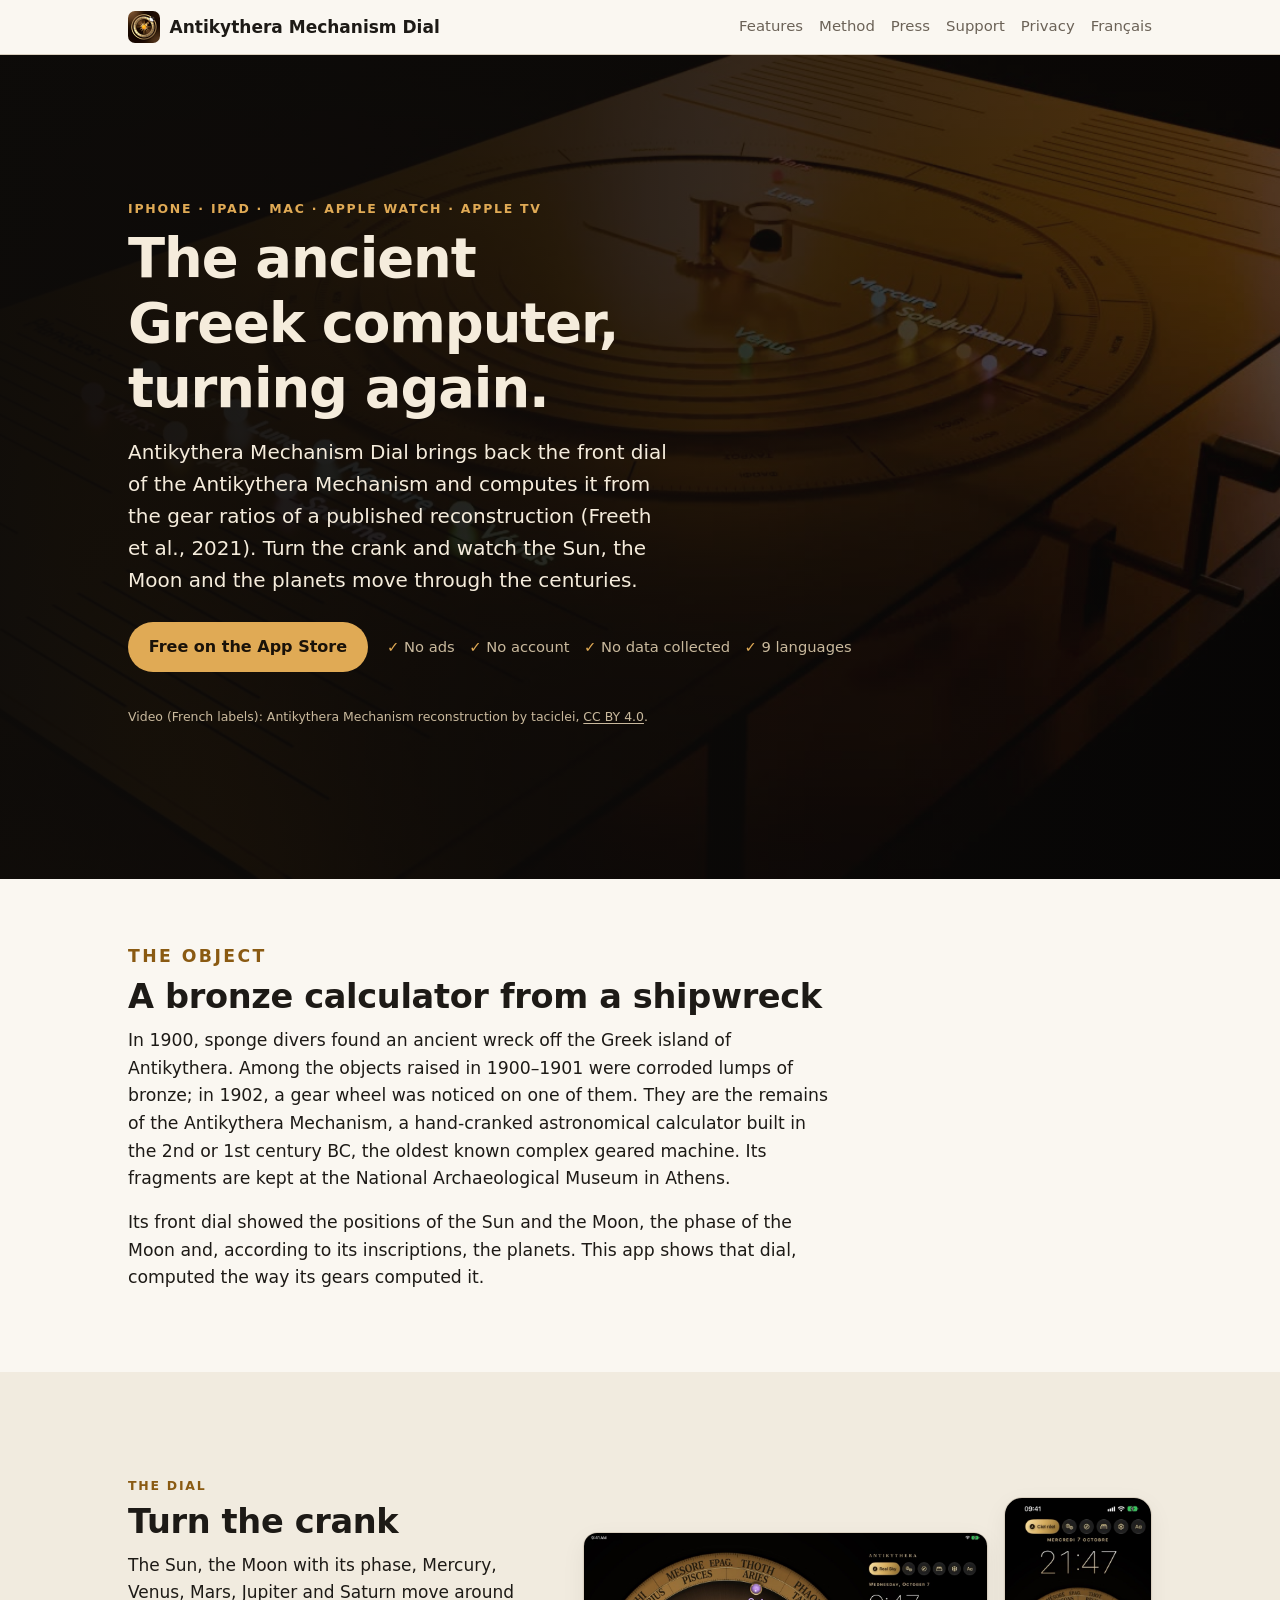
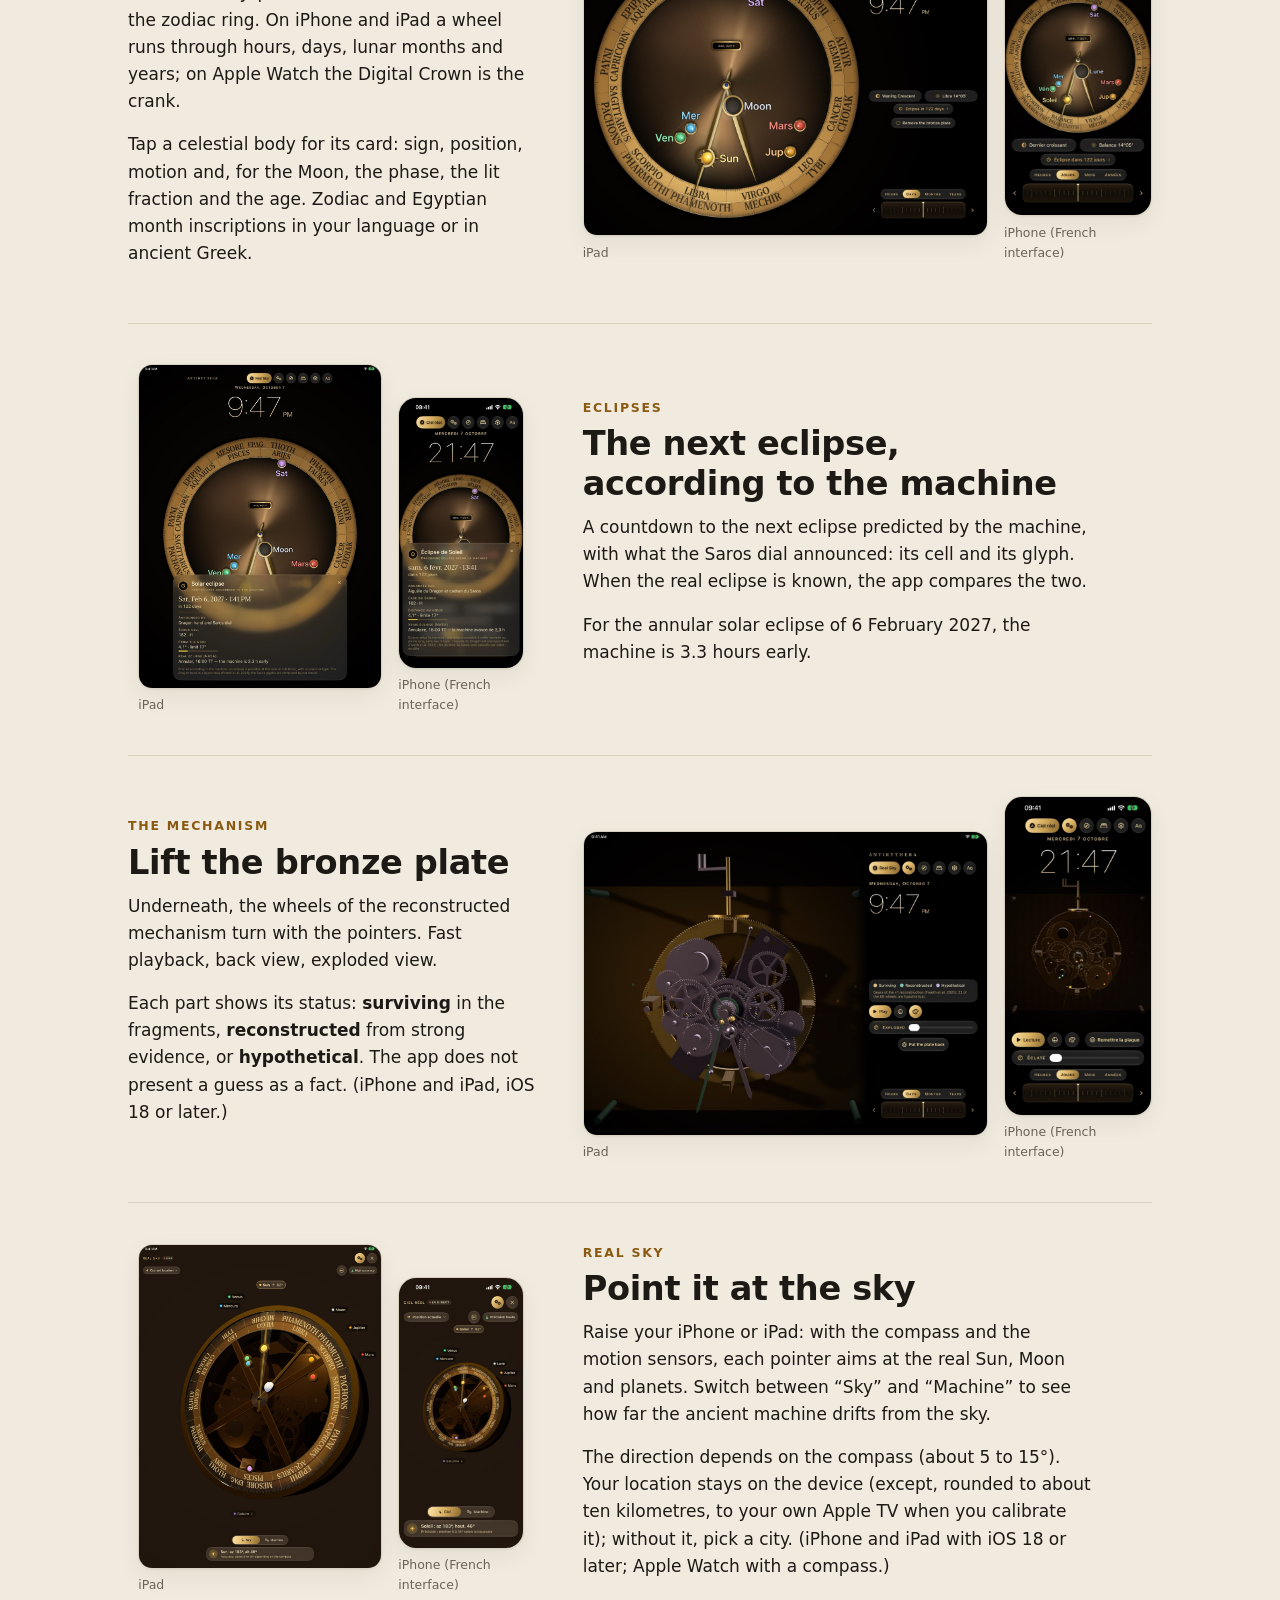
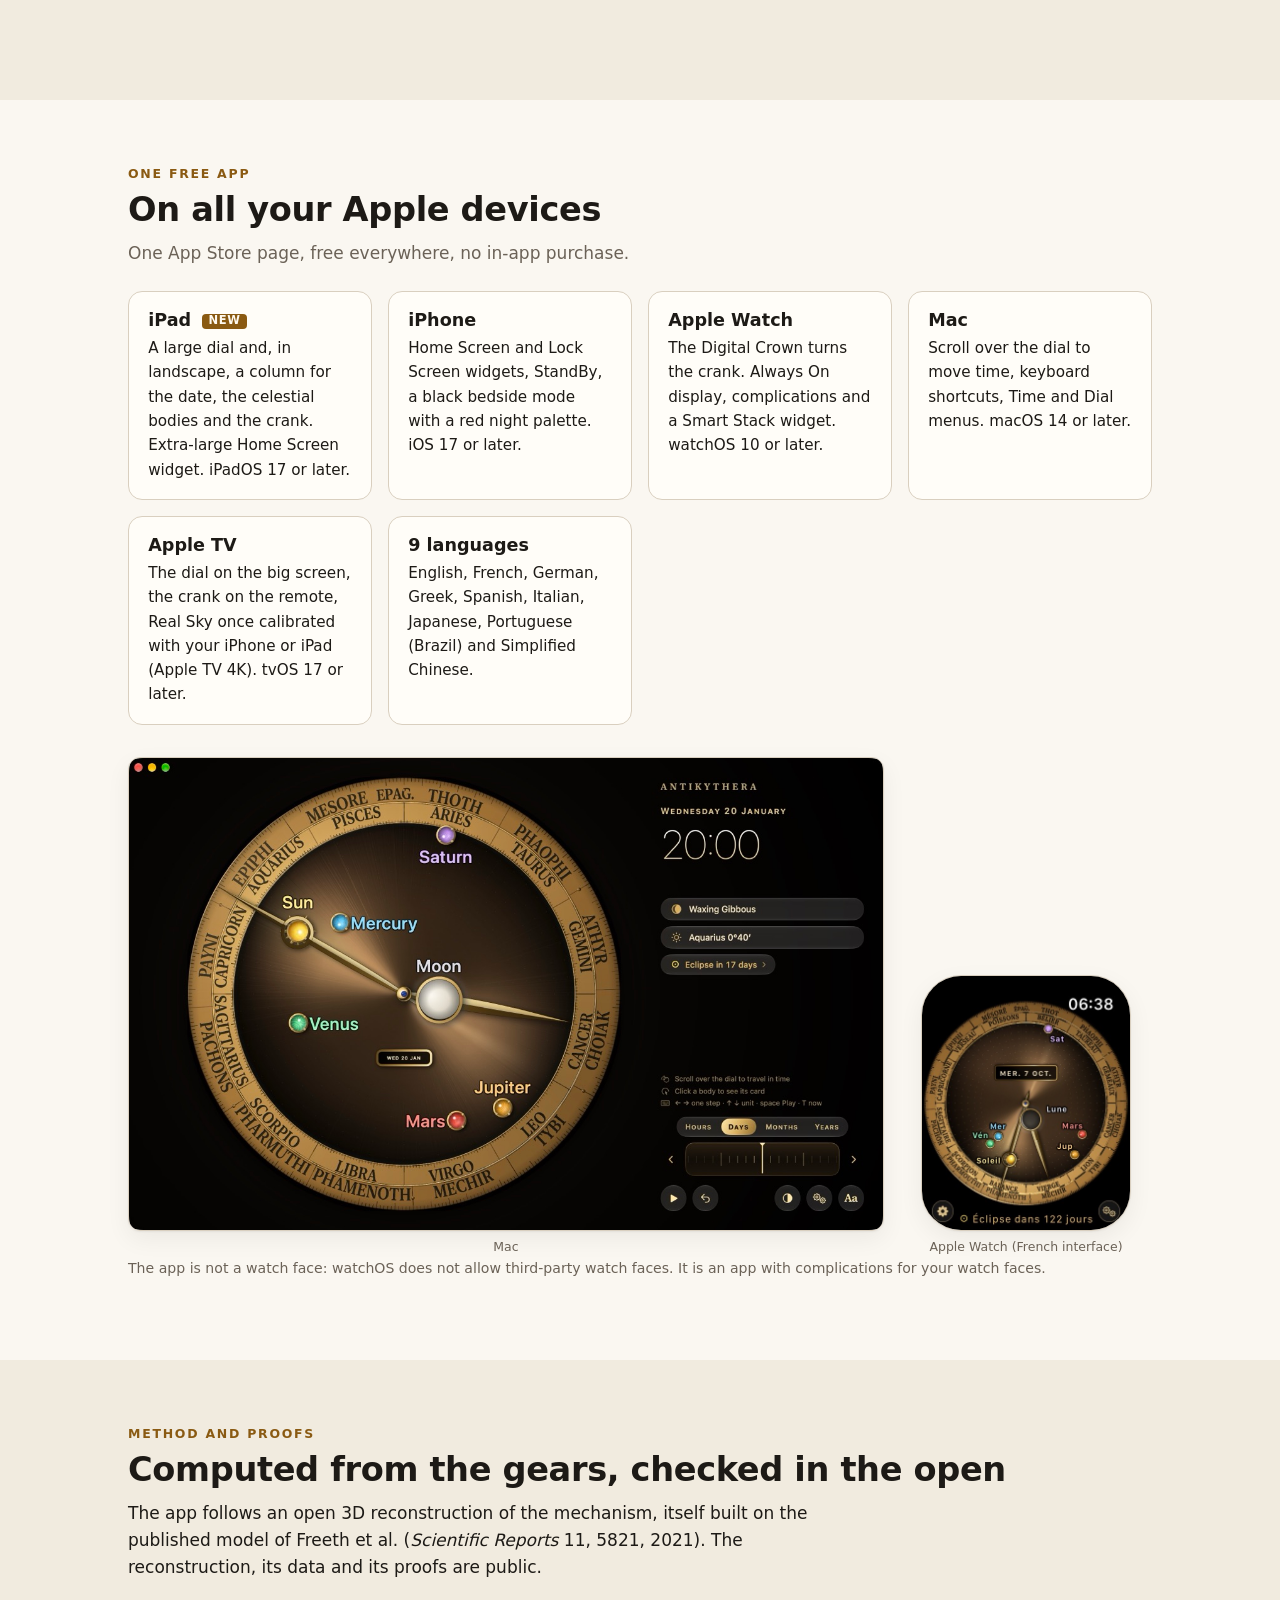
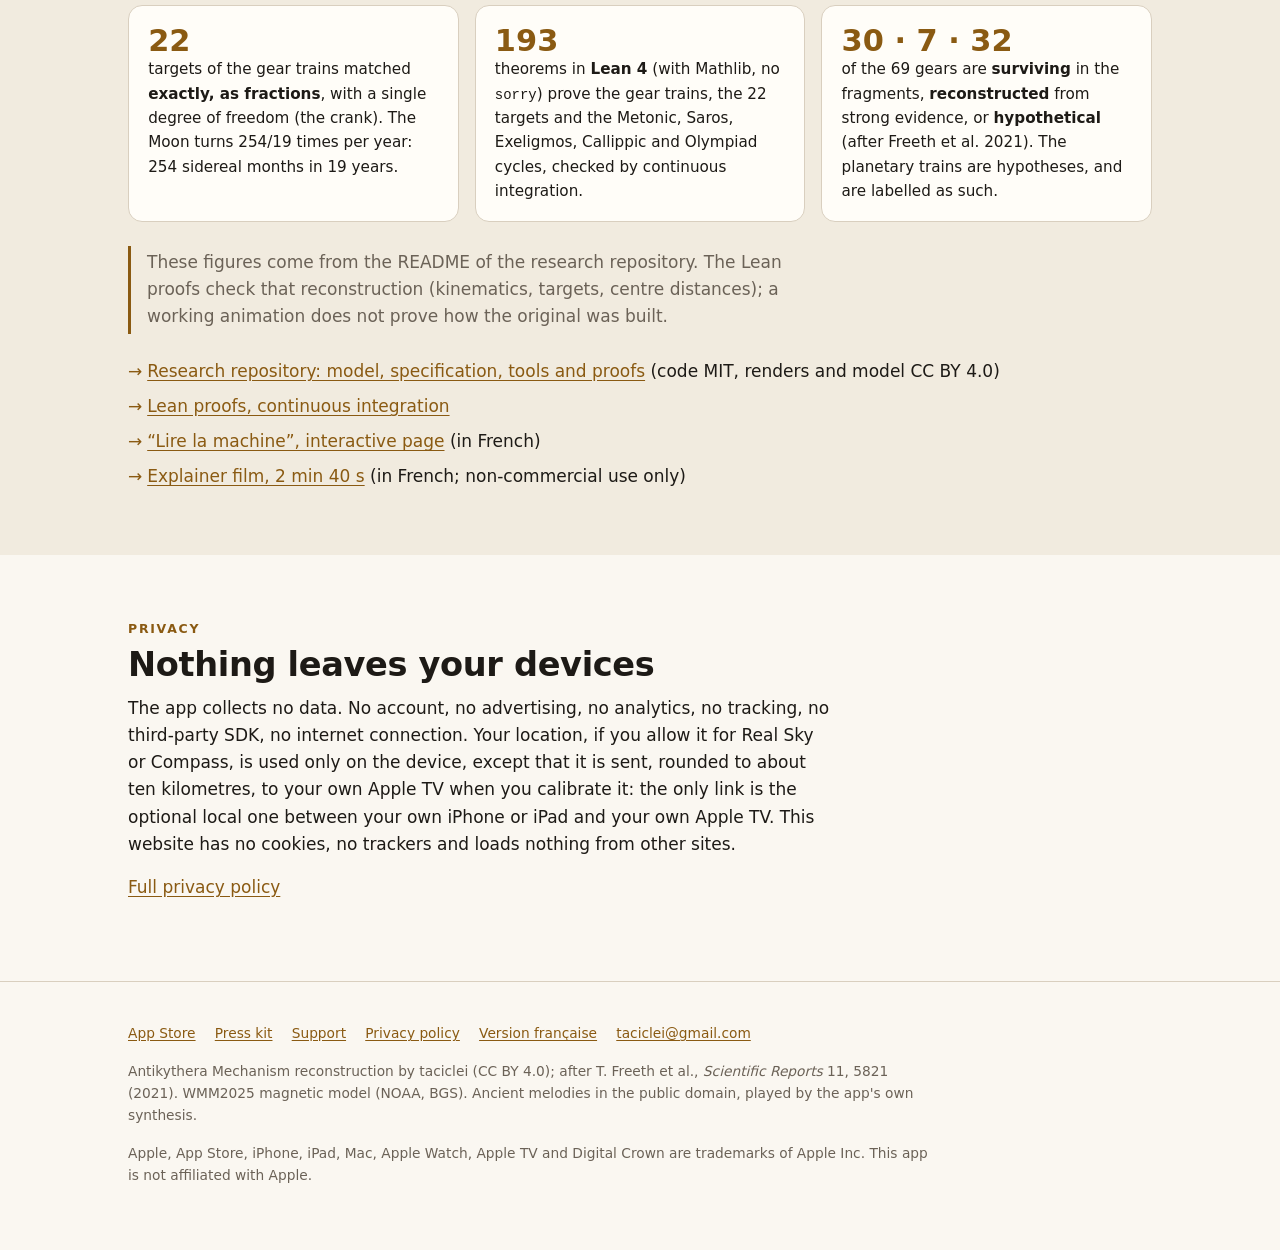
==== commit ed398c32: "Site: the landing page at the root now that the App Store points the privacy policy at privacy.html" ====
--- a/index.html
+++ b/index.html
@@ -3,136 +3,221 @@
 <head>
 <meta charset="utf-8">
 <meta name="viewport" content="width=device-width, initial-scale=1">
-<title>Antikythera Mechanism Dial (Machine d'Anticythère) — Privacy Policy / Confidentialité</title>
+<title>Antikythera Mechanism Dial — the ancient Greek computer on iPhone, iPad, Mac, Apple Watch and Apple TV</title>
+<meta name="description" content="The front dial of the Antikythera Mechanism, computed from the gear ratios of a published reconstruction (Freeth et al., 2021). Free, no ads, no account, no data collected.">
+<meta name="color-scheme" content="light dark">
+<meta name="theme-color" content="#faf7f1" media="(prefers-color-scheme: light)">
+<meta name="theme-color" content="#12100d" media="(prefers-color-scheme: dark)">
+<link rel="canonical" href="https://taciclei.github.io/kosmolabe-site/">
+<link rel="alternate" hreflang="en" href="https://taciclei.github.io/kosmolabe-site/">
+<link rel="alternate" hreflang="fr" href="https://taciclei.github.io/kosmolabe-site/fr.html">
+<link rel="alternate" hreflang="x-default" href="https://taciclei.github.io/kosmolabe-site/">
 <link rel="icon" type="image/png" href="img/icon-64.png">
-<style>
-  :root { color-scheme: light dark; }
-  body { max-width: 42rem; margin: 3rem auto; padding: 0 1.25rem;
-         font: 16px/1.65 -apple-system, BlinkMacSystemFont, "Segoe UI", sans-serif; }
-  h1 { font-size: 1.6rem; margin-bottom: .25rem; }
-  h2 { font-size: 1.15rem; margin-top: 2.5rem; }
-  .date { color: #888; margin-top: 0; }
-  ul { padding-left: 1.2rem; }
-  hr { border: none; border-top: 1px solid #8883; margin: 3rem 0; }
-  nav { font-size: .95rem; }
-</style>
+<link rel="apple-touch-icon" href="img/icon-256.png">
+<meta name="apple-itunes-app" content="app-id=6820847358">
+<meta property="og:type" content="website">
+<meta property="og:site_name" content="Antikythera Mechanism Dial">
+<meta property="og:title" content="Antikythera Mechanism Dial">
+<meta property="og:description" content="The front dial of the Antikythera Mechanism, computed from its gears. iPhone, iPad, Mac, Apple Watch and Apple TV. Free, no data collected.">
+<meta property="og:url" content="https://taciclei.github.io/kosmolabe-site/">
+<meta property="og:image" content="https://taciclei.github.io/kosmolabe-site/img/og.jpg">
+<meta property="og:image:width" content="1200">
+<meta property="og:image:height" content="630">
+<meta property="og:image:alt" content="3D render of the reconstructed Antikythera Mechanism, front dial in bronze">
+<meta property="og:locale" content="en_US">
+<meta property="og:locale:alternate" content="fr_FR">
+<meta name="twitter:card" content="summary_large_image">
+<meta name="twitter:title" content="Antikythera Mechanism Dial">
+<meta name="twitter:description" content="The front dial of the Antikythera Mechanism, computed from its gears. Free, no data collected.">
+<meta name="twitter:image" content="https://taciclei.github.io/kosmolabe-site/img/og.jpg">
+<meta name="twitter:image:alt" content="3D render of the reconstructed Antikythera Mechanism, front dial in bronze">
+<link rel="stylesheet" href="assets/site.css">
 </head>
 <body>
-<nav><a href="index.html">Home</a> · <a href="fr.html" lang="fr">Accueil</a> · <a href="#fr">Français plus bas</a> · <a href="support.html">Support / Assistance</a></nav>
-
-<h1>Antikythera Mechanism Dial — Privacy Policy</h1>
-<p class="date">Last updated: 30 October 2026</p>
-
-<p>The Antikythera Mechanism Dial app (formerly Kosmolabe; iPhone, iPad, Apple Watch, Apple TV and Mac) does not collect any data. It has no account, no advertising,
-no analytics, no tracking and no third-party SDK, and it makes no internet connection. Its only connection is
-the optional local link between your own iPhone or iPad and your own Apple TV described below.</p>
-
-<h2>Location and motion (iPhone and iPad: “Real sky” and “Compass”; Apple Watch: “Real sky”)</h2>
-<ul>
-  <li>When you open the “Real sky” mode or turn on “Compass” (iPhone and iPad) and choose to continue, the app asks
-      for your location (while using the app). Your location, even approximate, is used only on your device to compute
-      where the Sun, the Moon and the planets are in your sky. It is never sent anywhere, except to your
-      own Apple TV when you calibrate it (below).</li>
-  <li>The compass and motion sensors turn the dial with your iPhone or iPad while “Real sky” is open or “Compass” is
-      on, on the device only. Nothing is recorded.</li>
-  <li>If you refuse, you can pick a city from a list; the rest of the app works without your location.</li>
-  <li>The last approximate position and the city you chose are stored on the device with your settings
-      and are deleted when you delete the app.</li>
-</ul>
-
-<h2>Apple TV (“Real sky” calibration)</h2>
-<ul>
-  <li>The Apple TV has no compass. To show the real sky on it, you can calibrate it once with your iPhone or iPad:
-      on the Apple TV you choose your iPhone or iPad in the system's device list, you accept on it, then you aim
-      it at the screen and send.</li>
-  <li>The iPhone or iPad then sends to the Apple TV, directly over your local network (an encrypted connection set up
-      by the system, only between devices of your iCloud account or family), the direction the screen faces,
-      the compass accuracy, and your location rounded to about ten kilometres (or the city you chose).
-      Nothing else, and nothing to us or to the internet.</li>
-  <li>The Apple TV keeps this calibration on the device, with its settings, until you calibrate again or delete
-      the app. The iPhone or iPad keeps nothing.</li>
-</ul>
-
-<h2>Apple Watch</h2>
-<p>The watch app and its complications compute the dial on the watch. On a watch with a compass, the “Real sky” mode uses location and motion exactly as described above, on the watch only. The watch app collects and sends nothing.</p>
-
-<h2>Rating request (iPhone, iPad and Mac)</h2>
-<p>To decide when to suggest rating the app, the iPhone, iPad or Mac counts, on the device, the days the app was
-opened, and remembers the last of them and the last version for which it asked. Nothing is sent. Whether the rating
-window appears is decided by the system.</p>
-
-<h2>Camera</h2>
-<p>The App Store version of the app does not use the camera.</p>
-
-<h2>Children</h2>
-<p>The app collects no data from anyone, including children.</p>
-
-<h2>Changes and contact</h2>
-<p>If this policy changes, the new version will be published on this page with its date.
-Questions: <a href="mailto:taciclei@gmail.com">taciclei@gmail.com</a>.</p>
-
-<h2>This website</h2>
-<p>This website sets no cookies, has no analytics or trackers and loads nothing from other sites. It is hosted on GitHub Pages, which may keep technical server logs (such as IP addresses) under GitHub's own privacy statement.</p>
-
-<hr>
-
-<h1 id="fr" lang="fr">Machine d'Anticythère — Politique de confidentialité</h1>
-<div lang="fr">
-<p class="date">Dernière mise à jour : 30 octobre 2026</p>
-
-<p>L'app Machine d'Anticythère (anciennement Kosmolabe ; iPhone, iPad, Apple Watch, Apple TV et Mac) ne collecte aucune donnée. L'app n'a ni compte, ni publicité,
-ni statistiques, ni suivi, ni SDK tiers, et n'établit aucune connexion à Internet. Sa seule connexion est le lien
-local facultatif entre votre iPhone ou votre iPad et votre Apple TV, décrit plus bas.</p>
-
-<h2>Position et mouvements (iPhone et iPad : « Ciel réel » et « Boussole » ; Apple Watch : « Ciel réel »)</h2>
-<ul>
-  <li>Quand vous ouvrez le mode « Ciel réel » ou activez « Boussole » (iPhone et iPad) et choisissez de continuer,
-      l'app demande votre position (pendant l'utilisation de l'app). Votre position, même approximative, sert uniquement, sur l'appareil,
-      à calculer où sont le Soleil, la Lune et les planètes dans votre ciel. Elle n'est jamais transmise, sauf à
-      votre propre Apple TV quand vous la calibrez (plus bas).</li>
-  <li>La boussole et les capteurs de mouvement font tourner le cadran avec l'iPhone ou l'iPad tant que le « Ciel réel »
-      est ouvert ou que « Boussole » est activée, sur l'appareil uniquement. Rien n'est enregistré.</li>
-  <li>Si vous refusez, vous pouvez choisir une ville dans une liste ; le reste de l'app fonctionne sans votre
-      position.</li>
-  <li>La dernière position approximative et la ville choisie sont conservées sur l'appareil avec vos réglages
-      et disparaissent quand vous supprimez l'app.</li>
-</ul>
-
-<h2>Apple TV (calibration du « Ciel réel »)</h2>
-<ul>
-  <li>L'Apple TV n'a pas de boussole. Pour y afficher le vrai ciel, vous pouvez la calibrer une fois avec votre
-      iPhone ou votre iPad : sur l'Apple TV, vous choisissez votre iPhone ou votre iPad dans la liste d'appareils du
-      système, vous acceptez sur l'appareil, puis vous visez l'écran avec lui et envoyez.</li>
-  <li>L'iPhone ou l'iPad envoie alors à l'Apple TV, directement sur votre réseau local (connexion chiffrée établie par le
-      système, seulement entre appareils de votre compte iCloud ou de votre famille), la direction vers laquelle
-      l'écran est tourné, la précision de la boussole et votre position arrondie à une dizaine de kilomètres (ou la
-      ville choisie). Rien d'autre, et rien vers nous ni vers Internet.</li>
-  <li>L'Apple TV conserve cette calibration sur l'appareil, avec ses réglages, jusqu'à une nouvelle calibration ou
-      la suppression de l'app. L'iPhone ou l'iPad ne conserve rien.</li>
-</ul>
-
-<h2>Apple Watch</h2>
-<p>L'app de la montre et ses complications calculent le cadran sur la montre. Sur une montre équipée d'une boussole,
-le mode « Ciel réel » utilise la position et les mouvements exactement comme décrit plus haut, sur la montre seulement.
-L'app de la montre ne collecte et n'envoie rien.</p>
-
-<h2>Demande de note (iPhone, iPad et Mac)</h2>
-<p>Pour décider quand proposer de noter l'app, l'iPhone, l'iPad ou le Mac compte sur l'appareil les jours où l'app a
-été ouverte, et retient le dernier d'entre eux et la dernière version pour laquelle il a demandé ; rien n'est transmis.
-C'est le système qui décide d'afficher ou non la fenêtre de notation.</p>
-
-<h2>Caméra</h2>
-<p>La version App Store de l'app n'utilise pas la caméra.</p>
-
-<h2>Enfants</h2>
-<p>L'app ne collecte aucune donnée, de personne, enfants compris.</p>
-
-<h2>Modifications et contact</h2>
-<p>Si cette politique change, la nouvelle version sera publiée sur cette page avec sa date.
-Questions : <a href="mailto:taciclei@gmail.com">taciclei@gmail.com</a>.</p>
-
-<h2>Ce site</h2>
-<p>Ce site ne dépose aucun cookie, n'a ni statistiques ni traceurs et ne charge rien depuis d'autres sites. Il est hébergé par GitHub Pages, qui peut conserver des journaux techniques de serveur (comme les adresses IP) selon sa propre déclaration de confidentialité.</p>
-</div>
+<header class="top">
+  <div class="wrap">
+    <a class="brand" href="index.html"><img src="img/icon-64.png" alt="" width="32" height="32">Antikythera Mechanism Dial</a>
+    <nav aria-label="Site">
+      <a href="#features">Features</a>
+      <a href="#method">Method</a>
+      <a href="press.html">Press</a>
+      <a href="support.html">Support</a>
+      <a href="privacy.html">Privacy</a>
+      <a href="fr.html" hreflang="fr" lang="fr">Français</a>
+    </nav>
+  </div>
+</header>
+
+<main>
+<section class="hero" aria-labelledby="title">
+  <div class="hero-media" aria-hidden="true">
+    <video poster="img/hero.jpg" autoplay muted loop playsinline preload="metadata"><source src="img/hero.mp4" type="video/mp4" media="(prefers-reduced-motion: no-preference)"></video>
+    <img src="img/hero.jpg" alt="">
+  </div>
+  <div class="wrap">
+    <p class="eyebrow">iPhone · iPad · Mac · Apple Watch · Apple TV</p>
+    <h1 id="title">The ancient Greek computer, turning again.</h1>
+    <p class="lead">Antikythera Mechanism Dial brings back the front dial of the Antikythera Mechanism and computes it from the
+      gear ratios of a published reconstruction (Freeth et al., 2021). Turn the crank and watch the Sun, the Moon and the
+      planets move through the centuries.</p>
+    <div class="cta">
+      <a class="btn" href="https://apps.apple.com/app/id6820847358">Free on the App Store</a>
+      <ul class="badges">
+        <li>No ads</li><li>No account</li><li>No data collected</li><li>9 languages</li>
+      </ul>
+    </div>
+    <p class="credit">Video (French labels): Antikythera Mechanism reconstruction by taciclei,
+      <a href="https://creativecommons.org/licenses/by/4.0/">CC BY 4.0</a>.</p>
+  </div>
+</section>
+
+<section class="intro">
+  <div class="wrap">
+    <p class="eyebrow">The object</p>
+    <h2>A bronze calculator from a shipwreck</h2>
+    <p>In 1900, sponge divers found an ancient wreck off the Greek island of Antikythera. Among the objects raised in
+      1900–1901 were corroded lumps of bronze; in 1902, a gear wheel was noticed on one of them. They are the remains of the
+      Antikythera Mechanism, a hand-cranked astronomical calculator built in the 2nd or 1st century BC, the oldest known
+      complex geared machine. Its fragments are kept at the National Archaeological Museum in Athens.</p>
+    <p>Its front dial showed the positions of the Sun and the Moon, the phase of the Moon and, according to its inscriptions,
+      the planets. This app shows that dial, computed the way its gears computed it.</p>
+  </div>
+</section>
+
+<section id="features" class="alt" aria-label="Features">
+  <div class="wrap">
+    <article class="feature">
+      <div class="text">
+        <p class="eyebrow">The dial</p>
+        <h2>Turn the crank</h2>
+        <p>The Sun, the Moon with its phase, Mercury, Venus, Mars, Jupiter and Saturn move around the zodiac ring. On iPhone
+          and iPad a wheel runs through hours, days, lunar months and years; on Apple Watch the Digital Crown is the crank.</p>
+        <p>Tap a celestial body for its card: sign, position, motion and, for the Moon, the phase, the lit fraction and the age.
+          Zodiac and Egyptian month inscriptions in your language or in ancient Greek.</p>
+      </div>
+      <div class="shots">
+        <figure class="ipad"><img src="img/shots/en/ipad-01_cadran.jpg" alt="iPad in landscape: the bronze dial with the Sun, the Moon and the planets, and a column with the date and the crank wheel" width="1200" height="900" loading="lazy"><figcaption>iPad</figcaption></figure>
+        <figure class="iphone"><img src="img/shots/fr/iphone-01_cadran.jpg" alt="iPhone: the dial and the time wheel, French interface" width="414" height="900" loading="lazy"><figcaption>iPhone (French interface)</figcaption></figure>
+      </div>
+    </article>
+
+    <article class="feature flip">
+      <div class="text">
+        <p class="eyebrow">Eclipses</p>
+        <h2>The next eclipse, according to the machine</h2>
+        <p>A countdown to the next eclipse predicted by the machine, with what the Saros dial announced: its cell and its glyph.
+          When the real eclipse is known, the app compares the two.</p>
+        <p>For the annular solar eclipse of 6 February 2027, the machine is 3.3 hours early.</p>
+      </div>
+      <div class="shots portrait">
+        <figure class="ipad"><img src="img/shots/en/ipad-04_eclipse.jpg" alt="iPad in portrait: the card of the solar eclipse of 6 February 2027, announced by the Dragon hand and the Saros dial, cell 162, and compared with the real eclipse" width="900" height="1200" loading="lazy"><figcaption>iPad</figcaption></figure>
+        <figure class="iphone"><img src="img/shots/fr/iphone-04_eclipse.jpg" alt="iPhone: the same eclipse card, French interface" width="414" height="900" loading="lazy"><figcaption>iPhone (French interface)</figcaption></figure>
+      </div>
+    </article>
+
+    <article class="feature">
+      <div class="text">
+        <p class="eyebrow">The Mechanism</p>
+        <h2>Lift the bronze plate</h2>
+        <p>Underneath, the wheels of the reconstructed mechanism turn with the pointers. Fast playback, back view, exploded view.</p>
+        <p>Each part shows its status: <strong>surviving</strong> in the fragments, <strong>reconstructed</strong> from strong
+          evidence, or <strong>hypothetical</strong>. The app does not present a guess as a fact. (iPhone and iPad, iOS 18 or later.)</p>
+      </div>
+      <div class="shots">
+        <figure class="ipad"><img src="img/shots/en/ipad-06_statut_pieces.jpg" alt="iPad: the gears under the lifted plate, coloured by status: surviving, reconstructed, hypothetical" width="1200" height="900" loading="lazy"><figcaption>iPad</figcaption></figure>
+        <figure class="iphone"><img src="img/shots/fr/iphone-02_mecanisme.jpg" alt="iPhone: the gears of the mechanism under the plate, French interface" width="414" height="900" loading="lazy"><figcaption>iPhone (French interface)</figcaption></figure>
+      </div>
+    </article>
+
+    <article class="feature flip">
+      <div class="text">
+        <p class="eyebrow">Real sky</p>
+        <h2>Point it at the sky</h2>
+        <p>Raise your iPhone or iPad: with the compass and the motion sensors, each pointer aims at the real Sun, Moon and
+          planets. Switch between “Sky” and “Machine” to see how far the ancient machine drifts from the sky.</p>
+        <p>The direction depends on the compass (about 5 to 15°). Your location stays on the device (except, rounded to about ten kilometres, to your own Apple TV when you
+          calibrate it); without it, pick a city.
+          (iPhone and iPad with iOS 18 or later; Apple Watch with a compass.)</p>
+      </div>
+      <div class="shots portrait">
+        <figure class="ipad"><img src="img/shots/en/ipad-03_ciel_reel.jpg" alt="iPad in portrait: Real Sky mode, the dial tilted in perspective with the Sun, the Moon and the planets labelled where they are in the sky" width="900" height="1200" loading="lazy"><figcaption>iPad</figcaption></figure>
+        <figure class="iphone"><img src="img/shots/fr/iphone-03_ciel_reel.jpg" alt="iPhone: Real Sky mode, French interface" width="414" height="900" loading="lazy"><figcaption>iPhone (French interface)</figcaption></figure>
+      </div>
+    </article>
+  </div>
+</section>
+
+<section id="platforms" aria-labelledby="platforms-title">
+  <div class="wrap">
+    <p class="eyebrow">One free app</p>
+    <h2 id="platforms-title">On all your Apple devices</h2>
+    <p class="muted">One App Store page, free everywhere, no in-app purchase.</p>
+    <div class="platforms">
+      <div class="card"><h3>iPad <span class="tag">New</span></h3><p>A large dial and, in landscape, a column for the date, the celestial bodies and the crank. Extra-large Home Screen widget. iPadOS 17 or later.</p></div>
+      <div class="card"><h3>iPhone</h3><p>Home Screen and Lock Screen widgets, StandBy, a black bedside mode with a red night palette. iOS 17 or later.</p></div>
+      <div class="card"><h3>Apple Watch</h3><p>The Digital Crown turns the crank. Always On display, complications and a Smart Stack widget. watchOS 10 or later.</p></div>
+      <div class="card"><h3>Mac</h3><p>Scroll over the dial to move time, keyboard shortcuts, Time and Dial menus. macOS 14 or later.</p></div>
+      <div class="card"><h3>Apple TV</h3><p>The dial on the big screen, the crank on the remote, Real Sky once calibrated with your iPhone or iPad (Apple TV 4K). tvOS 17 or later.</p></div>
+      <div class="card"><h3>9 languages</h3><p>English, French, German, Greek, Spanish, Italian, Japanese, Portuguese (Brazil) and Simplified Chinese.</p></div>
+    </div>
+    <div class="platform-shots">
+      <figure><img src="img/shots/en/mac-01_cadran.jpg" alt="The Mac app: the dial in a window" width="1200" height="750" loading="lazy"><figcaption>Mac</figcaption></figure>
+      <figure class="watch"><img src="img/shots/watch-01_cadran.jpg" alt="Apple Watch: the patinated bronze dial" width="422" height="514" loading="lazy"><figcaption>Apple Watch (French interface)</figcaption></figure>
+    </div>
+    <p class="small muted">The app is not a watch face: watchOS does not allow third-party watch faces. It is an app with complications for your watch faces.</p>
+  </div>
+</section>
+
+<section id="method" class="alt" aria-labelledby="method-title">
+  <div class="wrap">
+    <p class="eyebrow">Method and proofs</p>
+    <h2 id="method-title">Computed from the gears, checked in the open</h2>
+    <p style="max-width:44rem">The app follows an open 3D reconstruction of the mechanism, itself built on the published model
+      of Freeth et al. (<em>Scientific Reports</em> 11, 5821, 2021). The reconstruction, its data and its proofs are public.</p>
+    <div class="proofs">
+      <div class="card"><div class="num">22</div><p>targets of the gear trains matched <strong>exactly, as fractions</strong>, with a single degree of freedom (the crank). The Moon turns 254/19 times per year: 254 sidereal months in 19 years.</p></div>
+      <div class="card"><div class="num">193</div><p>theorems in <strong>Lean 4</strong> (with Mathlib, no <code>sorry</code>) prove the gear trains, the 22 targets and the Metonic, Saros, Exeligmos, Callippic and Olympiad cycles, checked by continuous integration.</p></div>
+      <div class="card"><div class="num">30 · 7 · 32</div><p>of the 69 gears are <strong>surviving</strong> in the fragments, <strong>reconstructed</strong> from strong evidence, or <strong>hypothetical</strong> (after Freeth et al. 2021). The planetary trains are hypotheses, and are labelled as such.</p></div>
+    </div>
+    <p class="note" style="margin-top:1.5rem">These figures come from the README of the research repository. The Lean proofs check
+      that reconstruction (kinematics, targets, centre distances); a working animation does not prove how the original was built.</p>
+    <ul class="links">
+      <li><a href="https://github.com/taciclei/antikythera-mechanism">Research repository: model, specification, tools and proofs</a> (code MIT, renders and model CC BY 4.0)</li>
+      <li><a href="https://github.com/taciclei/antikythera-mechanism/actions/workflows/lean.yml">Lean proofs, continuous integration</a></li>
+      <li><a href="https://taciclei.github.io/antikythera-mechanism/lire/" hreflang="fr">“Lire la machine”, interactive page</a> (in French)</li>
+      <li><a href="https://youtu.be/eXvYkouJy_w" hreflang="fr">Explainer film, 2 min 40 s</a> (in French; non-commercial use only)</li>
+    </ul>
+  </div>
+</section>
+
+<section id="privacy" aria-labelledby="privacy-title">
+  <div class="wrap">
+    <p class="eyebrow">Privacy</p>
+    <h2 id="privacy-title">Nothing leaves your devices</h2>
+    <p style="max-width:44rem">The app collects no data. No account, no advertising, no analytics, no tracking, no third-party
+      SDK, no internet connection. Your location, if you allow it for Real Sky or Compass, is used only on the device, except
+      that it is sent, rounded to about ten kilometres, to your own Apple TV when you calibrate it: the only link is the
+      optional local one between your own iPhone or iPad and your own Apple TV. This website has no cookies, no
+      trackers and loads nothing from other sites.</p>
+    <p><a href="privacy.html">Full privacy policy</a></p>
+  </div>
+</section>
+</main>
+
+<footer>
+  <div class="wrap">
+    <nav aria-label="Footer">
+      <a href="https://apps.apple.com/app/id6820847358">App Store</a>
+      <a href="press.html">Press kit</a>
+      <a href="support.html">Support</a>
+      <a href="privacy.html">Privacy policy</a>
+      <a href="fr.html" hreflang="fr" lang="fr">Version française</a>
+      <a href="mailto:taciclei@gmail.com">taciclei@gmail.com</a>
+    </nav>
+    <p>Antikythera Mechanism reconstruction by taciclei (CC BY 4.0); after T. Freeth et al., <em>Scientific Reports</em> 11, 5821 (2021).
+      WMM2025 magnetic model (NOAA, BGS). Ancient melodies in the public domain, played by the app's own synthesis.</p>
+    <p>Apple, App Store, iPhone, iPad, Mac, Apple Watch, Apple TV and Digital Crown are trademarks of Apple Inc. This app is not affiliated with Apple.</p>
+  </div>
+</footer>
 </body>
 </html>
--- a/assets/site.css
+++ b/assets/site.css
@@ -0,0 +1,152 @@
+/* Antikythera Mechanism Dial — site styles. Local file only: no web fonts, no external resources. */
+:root {
+  color-scheme: light dark;
+  --bg: #faf7f1;
+  --bg-alt: #f1ebdf;
+  --fg: #1d1a16;
+  --muted: #6b6257;
+  --line: #d9cfbf;
+  --accent: #8a5a12;        /* bronze, 5.6:1 on --bg */
+  --accent-strong: #6e470c;
+  --btn-fg: #fffaf0;
+  --card: #fffdf8;
+  --hero-bg: #0d0b09;
+  --hero-fg: #f5ecdc;
+  --hero-muted: #c9b99d;
+  --shadow: 0 1px 2px #0000000d, 0 8px 24px #0000000f;
+}
+@media (prefers-color-scheme: dark) {
+  :root:not([data-theme="light"]) {
+    --bg: #12100d;
+    --bg-alt: #1a1713;
+    --fg: #ede5d8;
+    --muted: #a99d8c;
+    --line: #3a332a;
+    --accent: #e0aa55;
+    --accent-strong: #f0c27a;
+    --btn-fg: #1a1209;
+    --card: #1c1915;
+    --shadow: 0 1px 2px #0000004d, 0 8px 24px #00000059;
+  }
+}
+:root[data-theme="dark"] {
+  --bg: #12100d; --bg-alt: #1a1713; --fg: #ede5d8; --muted: #a99d8c; --line: #3a332a;
+  --accent: #e0aa55; --accent-strong: #f0c27a; --btn-fg: #1a1209; --card: #1c1915;
+}
+
+* { box-sizing: border-box; }
+html { -webkit-text-size-adjust: 100%; }
+body {
+  margin: 0; background: var(--bg); color: var(--fg);
+  font: 17px/1.6 -apple-system, BlinkMacSystemFont, "Segoe UI", system-ui, sans-serif;
+}
+a { color: var(--accent); text-underline-offset: .15em; }
+a:hover { color: var(--accent-strong); }
+img, video { max-width: 100%; height: auto; display: block; }
+h1, h2, h3 { line-height: 1.2; text-wrap: balance; }
+h2 { font-size: clamp(1.5rem, 1.1rem + 1.6vw, 2.1rem); margin: 0 0 .6rem; letter-spacing: -.01em; }
+h3 { font-size: 1.1rem; margin: 1.4rem 0 .3rem; }
+p { margin: 0 0 1rem; }
+.wrap { max-width: 68rem; margin: 0 auto; padding: 0 1rem; }
+@media (min-width: 700px) { .wrap { padding: 0 2rem; } }
+.muted { color: var(--muted); }
+.small { font-size: .88rem; }
+.eyebrow { font-size: .78rem; letter-spacing: .14em; text-transform: uppercase; color: var(--accent); font-weight: 600; margin-bottom: .4rem; }
+
+/* Header */
+.top { border-bottom: 1px solid var(--line); background: var(--bg); }
+.top .wrap { display: flex; align-items: center; gap: 1rem; flex-wrap: wrap; padding-top: .7rem; padding-bottom: .7rem; }
+.brand { display: flex; align-items: center; gap: .6rem; color: var(--fg); text-decoration: none; font-weight: 600; }
+.brand img { width: 32px; height: 32px; border-radius: 7px; }
+.top nav { margin-left: auto; display: flex; gap: .2rem 1rem; flex-wrap: wrap; font-size: .93rem; }
+.top nav a { color: var(--muted); text-decoration: none; }
+.top nav a:hover, .top nav a[aria-current] { color: var(--fg); }
+
+/* Hero (always dark: it sits on the bronze render) */
+.hero { background: var(--hero-bg); color: var(--hero-fg); position: relative; overflow: hidden; }
+.hero-media { position: absolute; inset: 0; }
+.hero-media video, .hero-media img { width: 100%; height: 100%; object-fit: cover; opacity: .55; }
+.hero-media img { display: none; }
+@media (prefers-reduced-motion: reduce) {
+  .hero-media video { display: none; }
+  .hero-media img { display: block; }
+}
+.hero::after { content: ""; position: absolute; inset: 0;
+  background: linear-gradient(90deg, #0d0b09f2 0%, #0d0b09b3 45%, #0d0b0933 100%); }
+.hero .wrap { position: relative; z-index: 1; padding-top: 5rem; padding-bottom: 4.5rem; }
+.hero h1 { font-size: clamp(2rem, 1.3rem + 3.4vw, 3.4rem); margin: 0 0 .9rem; max-width: 15ch; letter-spacing: -.02em; }
+.hero .lead { font-size: clamp(1.05rem, 1rem + .4vw, 1.25rem); max-width: 34rem; color: var(--hero-fg); }
+.hero .muted, .hero .credit { color: var(--hero-muted); }
+.hero .eyebrow { color: #e0aa55; }
+.credit { font-size: .78rem; margin-top: 2.2rem; }
+.credit a { color: inherit; }
+
+.cta { display: flex; flex-wrap: wrap; align-items: center; gap: .8rem 1.2rem; margin: 1.6rem 0 .4rem; }
+.btn {
+  display: inline-flex; align-items: center; gap: .55rem; padding: .78rem 1.3rem; border-radius: 999px;
+  background: #e0aa55; color: #1a1209; text-decoration: none; font-weight: 650; font-size: 1rem;
+}
+.btn:hover { background: #f0c27a; color: #1a1209; }
+.btn svg { width: 1.1em; height: 1.1em; }
+.btn-line { background: transparent; color: var(--accent); border: 1.5px solid currentColor; }
+.btn-line:hover { background: transparent; color: var(--accent-strong); }
+.badges { list-style: none; padding: 0; margin: 0; display: flex; flex-wrap: wrap; gap: .4rem .9rem; font-size: .92rem; color: var(--hero-muted); }
+.badges li::before { content: "✓ "; color: #e0aa55; }
+
+/* Sections */
+section { padding: 4rem 0; }
+section.alt { background: var(--bg-alt); }
+.intro p { max-width: 44rem; font-size: 1.08rem; }
+
+.feature { display: grid; gap: 2rem; align-items: center; padding: 2.5rem 0; border-top: 1px solid var(--line); }
+.feature:first-of-type { border-top: 0; }
+@media (min-width: 860px) {
+  .feature { grid-template-columns: 5fr 7fr; gap: 3rem; }
+  .feature.flip .text { order: 2; }
+}
+.feature .text p { max-width: 32rem; }
+.shots { display: flex; gap: 1rem; align-items: flex-end; }
+.shots figure { margin: 0; }
+.shots .ipad { flex: 1 1 auto; min-width: 0; }
+.shots .iphone { flex: 0 0 26%; }
+.shots img { border-radius: 14px; box-shadow: var(--shadow); border: 1px solid var(--line); }
+.shots .iphone img { border-radius: 18px; }
+.shots figcaption { font-size: .78rem; color: var(--muted); margin-top: .4rem; }
+.shots.portrait { justify-content: center; }
+.shots.portrait .ipad { flex: 0 1 60%; }
+.shots.portrait .iphone { flex: 0 0 31%; }
+
+.platforms { display: grid; gap: 1rem; grid-template-columns: repeat(auto-fit, minmax(14rem, 1fr)); margin: 1.5rem 0 2rem; }
+.card { background: var(--card); border: 1px solid var(--line); border-radius: 14px; padding: 1.1rem 1.2rem; }
+.card h3 { margin-top: 0; }
+.card p { margin: 0; font-size: .95rem; }
+.card .tag { display: inline-block; font-size: .72rem; font-weight: 700; letter-spacing: .06em; text-transform: uppercase;
+  color: var(--btn-fg); background: var(--accent); border-radius: 4px; padding: .05rem .4rem; margin-left: .3rem; vertical-align: .15em; }
+.platform-shots { display: grid; gap: 1rem; grid-template-columns: 1fr; align-items: end; }
+@media (min-width: 700px) { .platform-shots { grid-template-columns: 3fr 1fr; } }
+.platform-shots figure { margin: 0; }
+.platform-shots img { border-radius: 12px; border: 1px solid var(--line); box-shadow: var(--shadow); }
+.platform-shots .watch img { max-width: 210px; border-radius: 40px; margin: 0 auto; }
+.platform-shots figcaption { font-size: .78rem; color: var(--muted); margin-top: .4rem; text-align: center; }
+
+.proofs { display: grid; gap: 1rem; grid-template-columns: repeat(auto-fit, minmax(15rem, 1fr)); margin-top: 1.5rem; }
+.num { font-size: 1.9rem; font-weight: 700; color: var(--accent); line-height: 1.1; font-variant-numeric: tabular-nums; }
+code, .mono { font-family: ui-monospace, "SF Mono", Menlo, Consolas, monospace; font-size: .92em; }
+table { border-collapse: collapse; width: 100%; font-size: .95rem; }
+th, td { text-align: left; padding: .45rem .6rem; border-bottom: 1px solid var(--line); vertical-align: top; }
+th { font-weight: 600; color: var(--muted); }
+.table-scroll { overflow-x: auto; }
+
+.links { list-style: none; padding: 0; margin: 1.5rem 0 0; display: grid; gap: .5rem; }
+.links li { padding-left: 1.2rem; position: relative; }
+.links li::before { content: "→"; position: absolute; left: 0; color: var(--accent); }
+
+.note { border-left: 3px solid var(--accent); padding: .2rem 0 .2rem 1rem; color: var(--muted); max-width: 44rem; }
+.gallery { display: grid; gap: 1rem; grid-template-columns: repeat(auto-fit, minmax(16rem, 1fr)); }
+.gallery figure { margin: 0; }
+.gallery img { border-radius: 10px; border: 1px solid var(--line); }
+.gallery figcaption { font-size: .85rem; margin-top: .35rem; }
+
+footer { border-top: 1px solid var(--line); padding: 2.5rem 0 3rem; font-size: .86rem; color: var(--muted); }
+footer p { max-width: 50rem; }
+footer nav { display: flex; flex-wrap: wrap; gap: .3rem 1.2rem; margin-bottom: 1rem; }
